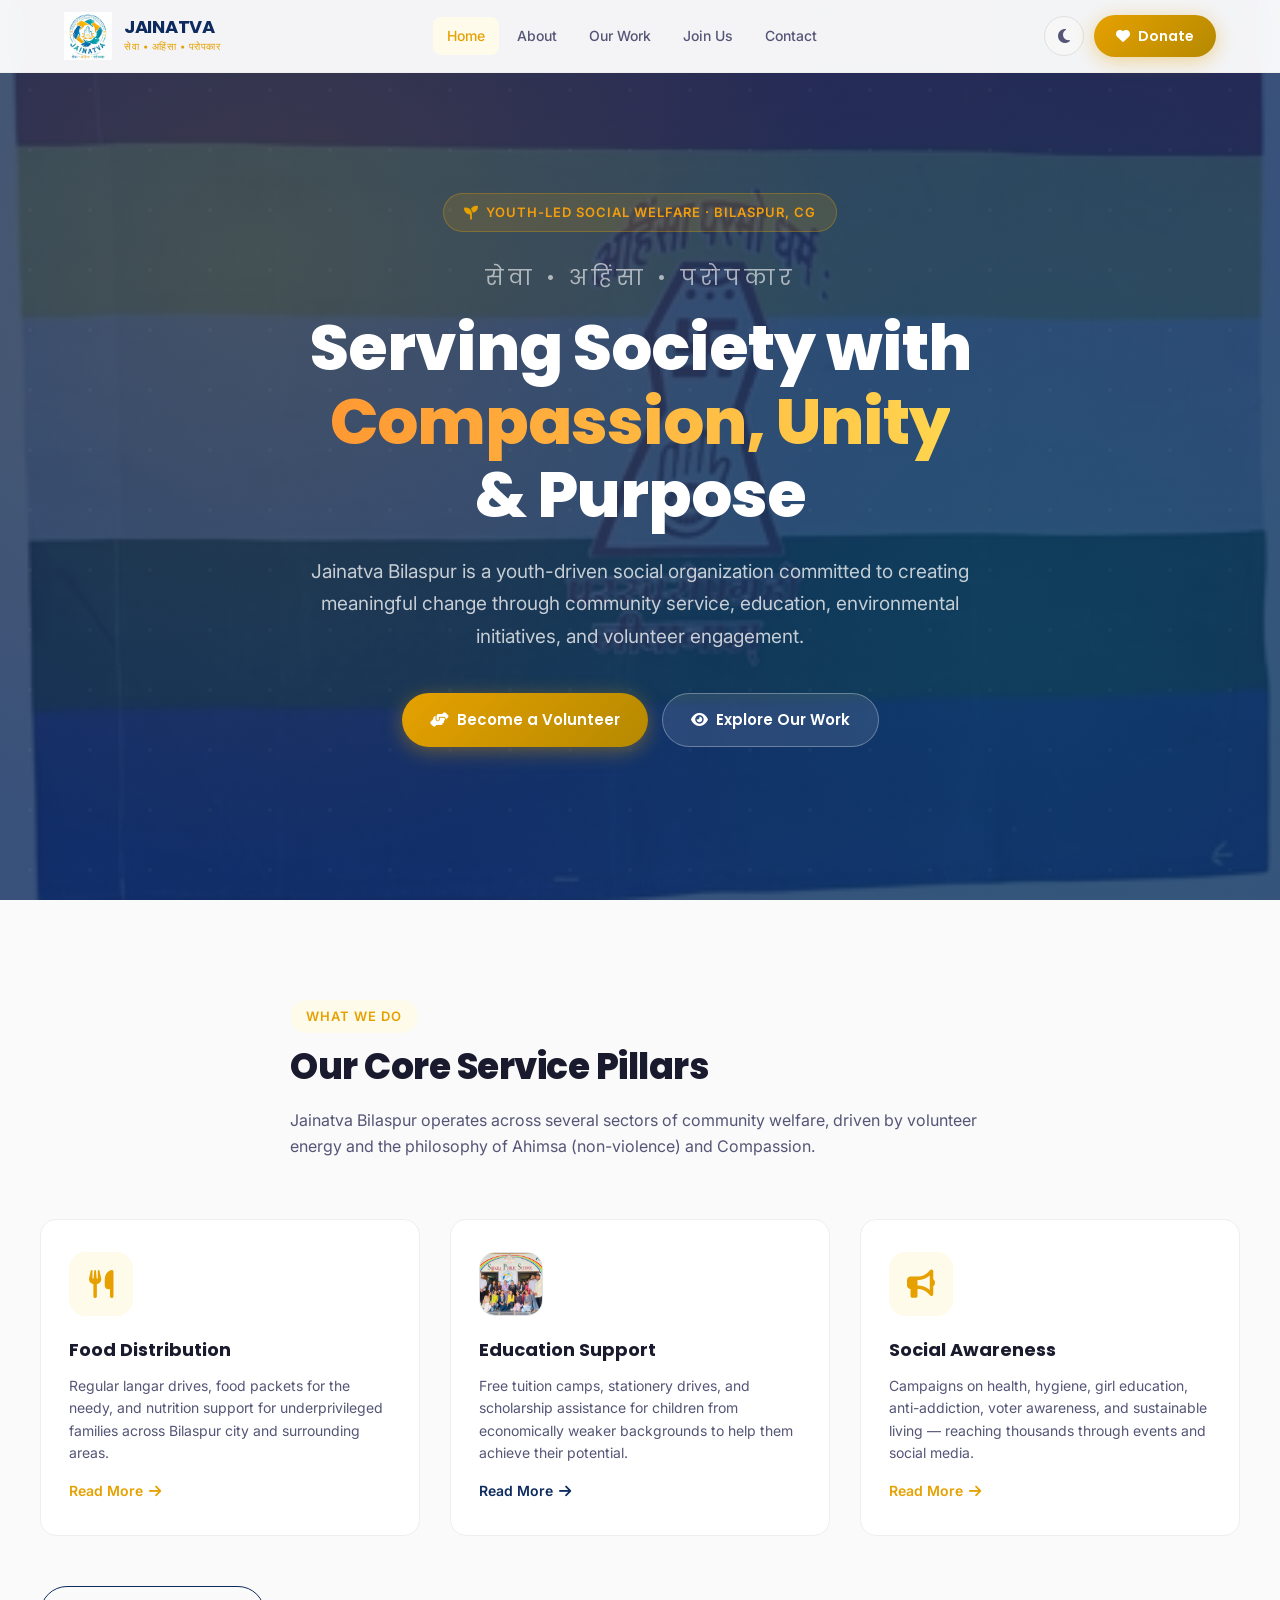
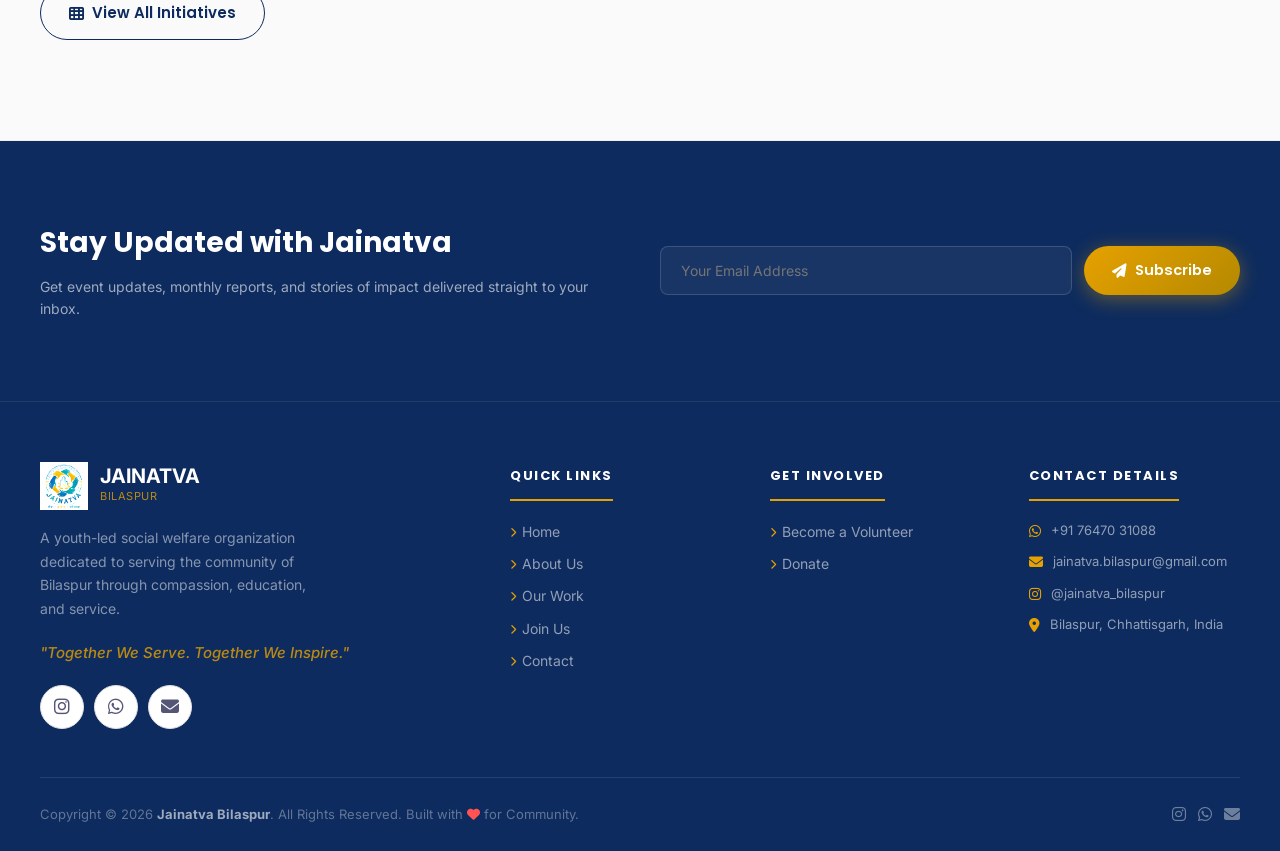
==== index.html @ a00ca756 "Remove specified sections from home, about, and our work pages, and clean up dead footer links" ====
<!DOCTYPE html>
<html lang="en">
<head>
  <meta charset="UTF-8" />
  <meta name="viewport" content="width=device-width, initial-scale=1.0" />
  <meta name="description" content="Jainatva Bilaspur – A youth-led social welfare organization dedicated to serving society through compassion, education, and community service." />
  <meta name="keywords" content="Jainatva, Bilaspur, social welfare, NGO, volunteer, Jain, seva, ahimsa" />
  <title>Jainatva Bilaspur – Together We Serve. Together We Inspire.</title>
  <link rel="icon" type="image/jpeg" href="assets/logo.jpeg" />
  <link rel="preconnect" href="https://fonts.googleapis.com" />
  <link rel="preconnect" href="https://fonts.gstatic.com" crossorigin />
  <link href="https://fonts.googleapis.com/css2?family=Poppins:wght@300;400;500;600;700;800&family=Inter:wght@300;400;500;600&display=swap" rel="stylesheet" />
  <link rel="stylesheet" href="https://cdnjs.cloudflare.com/ajax/libs/font-awesome/6.5.1/css/all.min.css" />
  <link rel="stylesheet" href="css/style.css" />
  <script>
    // Anti-flash theme loader
    (function() {
      const isDark = localStorage.getItem('jainatva-dark') === 'true';
      if (isDark) {
        document.documentElement.setAttribute('data-theme', 'dark');
      }
    })();
  </script>
</head>
<body>

  <!-- HEADER / NAVIGATION -->
  <header id="navbar" role="navigation" aria-label="Main navigation">
    <div class="nav-container">
      <a href="index.html" class="nav-logo" aria-label="Jainatva Bilaspur Home">
        <img src="assets/logo.jpeg" alt="Jainatva Bilaspur Logo" />
        <div class="nav-logo-text">
          <span class="org-name">JAINATVA</span>
          <span class="org-tagline">सेवा • अहिंसा • परोपकार</span>
        </div>
      </a>

      <ul class="nav-links" role="list">
        <li><a href="index.html" class="active">Home</a></li>
        <li><a href="about.html">About</a></li>
        <li><a href="work.html">Our Work</a></li>
        <li><a href="join.html">Join Us</a></li>
        <li><a href="contact.html">Contact</a></li>
      </ul>

      <div class="nav-actions">
        <button class="btn-dark-toggle" id="dark-toggle" aria-label="Toggle dark mode">
          <i class="fas fa-moon" aria-hidden="true"></i>
        </button>
        <a href="contact.html#donate" class="btn btn-primary" style="padding: 10px 22px; font-size: 14px;">
          <i class="fas fa-heart" aria-hidden="true"></i> Donate
        </a>
        <button class="hamburger" id="hamburger" aria-label="Open menu" aria-expanded="false">
          <span></span><span></span><span></span>
        </button>
      </div>
    </div>
  </header>

  <!-- MOBILE NAV DRAWER -->
  <nav id="mobile-nav" aria-label="Mobile navigation">
    <a href="index.html" class="active">Home</a>
    <a href="about.html">About Us</a>
    <a href="work.html">Our Work</a>
    <a href="join.html">Join Us</a>
    <a href="contact.html">Contact</a>
    <a href="contact.html#donate" style="color: var(--saffron); font-weight: bold;"><i class="fas fa-heart"></i> Donate</a>
  </nav>

  <!-- HERO SECTION -->
  <section id="hero" class="hero-section" aria-label="Hero section">
    <div class="hero-bg-pattern"></div>
    <div class="hero-content">
      <div class="hero-badge">
        <i class="fas fa-seedling" aria-hidden="true"></i>
        <span>Youth-Led Social Welfare · Bilaspur, CG</span>
      </div>
      <p class="hero-tagline-hindi">सेवा • अहिंसा • परोपकार</p>
      <h1 class="hero-title">
        Serving Society with<br />
        <span class="highlight">Compassion, Unity</span><br />
        &amp; Purpose
      </h1>
      <p class="hero-subtitle">
        Jainatva Bilaspur is a youth-driven social organization committed to creating meaningful change through community service, education, environmental initiatives, and volunteer engagement.
      </p>
      <div class="hero-buttons">
        <a href="join.html" class="btn btn-primary">
          <i class="fas fa-hands-helping" aria-hidden="true"></i>
          Become a Volunteer
        </a>
        <a href="work.html" class="btn btn-outline">
          <i class="fas fa-eye" aria-hidden="true"></i>
          Explore Our Work
        </a>
      </div>
      
    </div>
  </section>

  <!-- FEATURED INITIATIVES -->
  <section id="featured-initiatives" style="padding: 100px 0; background: var(--off-white);" aria-labelledby="featured-title">
    <div class="container">
      <div class="text-center" style="max-width: 700px; margin: 0 auto 60px auto;">
        <span class="section-badge" style="color: var(--saffron); text-transform: uppercase; font-size: 13px; font-weight: 600; letter-spacing: 1px; display: inline-block; margin-bottom: 12px;">What We Do</span>
        <h2 id="featured-title" class="section-title" style="font-size: 36px; font-weight: 800; margin-bottom: 20px;">Our Core Service Pillars</h2>
        <p style="color: var(--text-secondary);">Jainatva Bilaspur operates across several sectors of community welfare, driven by volunteer energy and the philosophy of Ahimsa (non-violence) and Compassion.</p>
      </div>

      <div class="grid grid-3" style="gap: 30px;">
        <!-- Card 1 -->
        <div class="service-card reveal">
          <div class="service-icon-wrap" style="background: var(--saffron-light); color: var(--saffron);">
            <i class="fas fa-utensils"></i>
          </div>
          <h3>Food Distribution</h3>
          <p>Regular langar drives, food packets for the needy, and nutrition support for underprivileged families across Bilaspur city and surrounding areas.</p>
          <a href="work.html#food-distribution" style="color: var(--saffron); text-decoration: none; font-size: 14px; font-weight: 600; display: inline-flex; align-items: center; gap: 6px; margin-top: 15px;">Read More <i class="fas fa-arrow-right"></i></a>
        </div>
        <!-- Card 2 -->
        <div class="service-card reveal">
          <div class="service-icon-wrap" style="padding: 0; overflow: hidden; border: 1px solid var(--gray-200);">
            <img src="assets/education_logo.jpg" alt="Education Support Logo" style="width: 100%; height: 100%; object-fit: cover;" />
          </div>
          <h3>Education Support</h3>
          <p>Free tuition camps, stationery drives, and scholarship assistance for children from economically weaker backgrounds to help them achieve their potential.</p>
          <a href="education.html" style="color: var(--navy); text-decoration: none; font-size: 14px; font-weight: 600; display: inline-flex; align-items: center; gap: 6px; margin-top: 15px;">Read More <i class="fas fa-arrow-right"></i></a>
        </div>
        <!-- Card 3 -->
        <div class="service-card reveal">
          <div class="service-icon-wrap" style="background: var(--saffron-light); color: var(--saffron);">
            <i class="fas fa-bullhorn"></i>
          </div>
          <h3>Social Awareness</h3>
          <p>Campaigns on health, hygiene, girl education, anti-addiction, voter awareness, and sustainable living — reaching thousands through events and social media.</p>
          <a href="work.html#social-awareness" style="color: var(--saffron); text-decoration: none; font-size: 14px; font-weight: 600; display: inline-flex; align-items: center; gap: 6px; margin-top: 15px;">Read More <i class="fas fa-arrow-right"></i></a>
        </div>
      </div>
      
      <div class="text-center" style="margin-top: 50px;">
        <a href="work.html" class="btn btn-outline" style="border-color: var(--navy); color: var(--navy);">
          <i class="fas fa-th" aria-hidden="true"></i> View All Initiatives
        </a>
      </div>
    </div>
  </section>




  <!-- NEWSLETTER SECTION -->
  <section id="newsletter" style="padding: 80px 0; background: var(--navy); color: white; border-bottom: 1px solid rgba(255,255,255,0.08);" aria-labelledby="newsletter-title">
    <div class="container">
      <div class="grid grid-2" style="align-items: center; gap: 40px;">
        <div>
          <h2 id="newsletter-title" style="font-family: 'Poppins', sans-serif; font-size: 28px; font-weight: 700; margin-bottom: 10px; color: white;">Stay Updated with Jainatva</h2>
          <p style="color: rgba(255,255,255,0.6); font-size: 14px;">Get event updates, monthly reports, and stories of impact delivered straight to your inbox.</p>
        </div>
        <div style="display: flex; gap: 12px; flex-wrap: wrap;">
          <input type="email" placeholder="Your Email Address" aria-label="Email for Newsletter" style="flex: 1; min-width: 250px; padding: 14px 20px; border-radius: var(--radius-sm); border: 1px solid rgba(255,255,255,0.15); background: rgba(255,255,255,0.05); color: white; font-family: inherit; font-size: 14px; outline: none; transition: var(--transition);" />
          <button class="btn btn-primary" onclick="handleNewsletter(this)" style="font-size: 14.5px; padding: 14px 28px; border: none; cursor: pointer;">
            <i class="fas fa-paper-plane"></i> Subscribe
          </button>
        </div>
      </div>
    </div>
  </section>

  <!-- FOOTER -->
  <footer>
    <div class="container">
      <div class="footer-grid">
        <div class="footer-brand">
          <div class="footer-logo">
            <img src="assets/logo.jpeg" alt="Jainatva Bilaspur Logo" />
            <div class="footer-logo-text">
              <div class="org-name">JAINATVA</div>
              <div class="org-tagline">BILASPUR</div>
            </div>
          </div>
          <p>A youth-led social welfare organization dedicated to serving the community of Bilaspur through compassion, education, and service.</p>
          <div class="footer-tagline">"Together We Serve. Together We Inspire."</div>
          <div class="social-icons" style="margin-top: 15px;">
            <a href="https://instagram.com/jainatva_bilaspur" class="social-icon ig" target="_blank" rel="noopener" aria-label="Instagram"><i class="fab fa-instagram"></i></a>
            <a href="https://wa.me/917647031088" class="social-icon wa" target="_blank" rel="noopener" aria-label="WhatsApp"><i class="fab fa-whatsapp"></i></a>
            <a href="mailto:jainatva.bilaspur@gmail.com" class="social-icon em" aria-label="Email"><i class="fas fa-envelope"></i></a>
          </div>
        </div>

        <div class="footer-col">
          <h4>Quick Links</h4>
          <ul class="footer-links">
            <li><a href="index.html"><i class="fas fa-chevron-right" aria-hidden="true"></i> Home</a></li>
            <li><a href="about.html"><i class="fas fa-chevron-right" aria-hidden="true"></i> About Us</a></li>
            <li><a href="work.html"><i class="fas fa-chevron-right" aria-hidden="true"></i> Our Work</a></li>
            <li><a href="join.html"><i class="fas fa-chevron-right" aria-hidden="true"></i> Join Us</a></li>
            <li><a href="contact.html"><i class="fas fa-chevron-right" aria-hidden="true"></i> Contact</a></li>
          </ul>
        </div>

        <div class="footer-col">
          <h4>Get Involved</h4>
          <ul class="footer-links">
            <li><a href="join.html"><i class="fas fa-chevron-right" aria-hidden="true"></i> Become a Volunteer</a></li>
            <li><a href="contact.html#donate"><i class="fas fa-chevron-right" aria-hidden="true"></i> Donate</a></li>
            
            
          </ul>
        </div>

        <div class="footer-col">
          <h4>Contact Details</h4>
          <div class="footer-contact-item">
            <i class="fab fa-whatsapp" aria-hidden="true"></i>
            <span><a href="https://wa.me/917647031088">+91 76470 31088</a></span>
          </div>
          <div class="footer-contact-item">
            <i class="fas fa-envelope" aria-hidden="true"></i>
            <span><a href="mailto:jainatva.bilaspur@gmail.com">jainatva.bilaspur@gmail.com</a></span>
          </div>
          <div class="footer-contact-item">
            <i class="fab fa-instagram" aria-hidden="true"></i>
            <span><a href="https://instagram.com/jainatva_bilaspur" target="_blank" rel="noopener">@jainatva_bilaspur</a></span>
          </div>
          <div class="footer-contact-item">
            <i class="fas fa-map-marker-alt" aria-hidden="true"></i>
            <span>Bilaspur, Chhattisgarh, India</span>
          </div>
        </div>
      </div>

      <div class="footer-bottom">
        <p>Copyright &copy; 2026 <strong style="color: rgba(255,255,255,0.6);">Jainatva Bilaspur</strong>. All Rights Reserved. Built with <i class="fas fa-heart" style="color: #FF5252;"></i> for Community.</p>
        <div class="footer-bottom-social">
          <a href="https://instagram.com/jainatva_bilaspur" target="_blank" rel="noopener" aria-label="Instagram"><i class="fab fa-instagram"></i></a>
          <a href="https://wa.me/917647031088" target="_blank" rel="noopener" aria-label="WhatsApp"><i class="fab fa-whatsapp"></i></a>
          <a href="mailto:jainatva.bilaspur@gmail.com" aria-label="Email"><i class="fas fa-envelope"></i></a>
        </div>
      </div>
    </div>
  </footer>

  <!-- BACK TO TOP -->
  <a href="#hero" id="back-to-top" aria-label="Back to top">
    <i class="fas fa-arrow-up" aria-hidden="true"></i>
  </a>

  <!-- SCRIPTS -->
  <script src="js/main.js"></script>
</body>
</html>
---- css/style.css ----
:root {
    --saffron: #E6A100;      /* Primary Accent Yellow */
    --saffron-light: #FFFBEB;/* Soft Light Yellow */
    --saffron-dark: #B58900; /* Darker Accent Amber */
    --green: #1A73E8;        /* Primary Welfare Blue (replaced green) */
    --green-light: #E8F0FE;  /* Light Blue backdrop */
    --green-dark: #0B4CA0;   /* Darker Blue */
    --navy: #0D2B5E;         /* Deep Trust Navy Blue */
    --navy-light: #E8EEF8;
    --navy-mid: #1A3F7A;
    --teal: #0284C7;         /* Sky Blue */
    --white: #FFFFFF;
    --off-white: #FAFAFA;
    --gray-50: #F7F7F7;
    --gray-100: #EEEEEE;
    --gray-200: #E0E0E0;
    --gray-400: #BDBDBD;
    --gray-600: #757575;
    --gray-800: #424242;
    --gray-900: #212121;
    --text-primary: #1A1A2E;
    --text-secondary: #555577;
    --text-muted: #888899;
    --shadow-sm: 0 2px 8px rgba(0,0,0,0.06);
    --shadow-md: 0 4px 20px rgba(0,0,0,0.10);
    --shadow-lg: 0 8px 40px rgba(0,0,0,0.14);
    --radius-sm: 8px;
    --radius-md: 16px;
    --radius-lg: 24px;
    --radius-xl: 40px;
    --transition: 0.3s cubic-bezier(0.4, 0, 0.2, 1);
  }

  [data-theme="dark"] {
    --white: #0F1117;
    --off-white: #161821;
    --gray-50: #1A1D2E;
    --gray-100: #1E2236;
    --gray-200: #252840;
    --gray-400: #4A4D6A;
    --gray-600: #8888AA;
    --gray-800: #C0C0D8;
    --gray-900: #E8E8F0;
    --text-primary: #F0F0FF;
    --text-secondary: #B0B0CC;
    --text-muted: #777799;
    --shadow-sm: 0 2px 8px rgba(0,0,0,0.3);
    --shadow-md: 0 4px 20px rgba(0,0,0,0.4);
    --shadow-lg: 0 8px 40px rgba(0,0,0,0.5);
    --navy: #1E2B4A;
    --navy-light: #1A2040;
  }

  * { margin: 0; padding: 0; box-sizing: border-box; }

  img { max-width: 100%; height: auto; display: inline-block; }

  html { scroll-behavior: smooth; }

  body {
    font-family: 'Inter', sans-serif;
    background: var(--white);
    color: var(--text-primary);
    line-height: 1.6;
    transition: background var(--transition), color var(--transition);
    overflow-x: hidden;
  }

  h1, h2, h3, h4, h5, h6 { font-family: 'Poppins', sans-serif; }

  /* ─── NAVBAR ─── */
  #navbar {
    position: fixed;
    top: 0;
    left: 0;
    right: 0;
    z-index: 1000;
    background: rgba(255,255,255,0.95);
    backdrop-filter: blur(12px);
    border-bottom: 1px solid var(--gray-100);
    transition: all var(--transition);
  }

  [data-theme="dark"] #navbar {
    background: rgba(15,17,23,0.95);
    border-bottom-color: var(--gray-200);
  }

  .nav-container {
    max-width: 1200px;
    margin: 0 auto;
    padding: 0 24px;
    height: 72px;
    display: flex;
    align-items: center;
    justify-content: space-between;
    gap: 24px;
  }

  .nav-logo {
    display: flex;
    align-items: center;
    gap: 12px;
    text-decoration: none;
  }

  .nav-logo img { height: 48px; width: 48px; object-fit: contain; }

  .nav-logo-text { display: flex; flex-direction: column; }

  .nav-logo-text .org-name {
    font-family: 'Poppins', sans-serif;
    font-size: 18px;
    font-weight: 700;
    color: var(--navy);
    letter-spacing: -0.3px;
    line-height: 1;
  }

  [data-theme="dark"] .nav-logo-text .org-name { color: var(--saffron); }

  .nav-logo-text .org-tagline {
    font-size: 10px;
    font-weight: 500;
    color: var(--saffron);
    letter-spacing: 0.5px;
    margin-top: 2px;
  }

  .nav-links {
    display: flex;
    align-items: center;
    gap: 4px;
    list-style: none;
  }

  .nav-links a {
    display: block;
    padding: 8px 14px;
    font-size: 14px;
    font-weight: 500;
    color: var(--text-secondary);
    text-decoration: none;
    border-radius: var(--radius-sm);
    transition: all var(--transition);
  }

  .nav-links a:hover, .nav-links a.active {
    color: var(--saffron);
    background: var(--saffron-light);
  }

  .nav-actions {
    display: flex;
    align-items: center;
    gap: 10px;
  }

  .search-bar {
    display: flex;
    align-items: center;
    gap: 8px;
    background: var(--gray-50);
    border: 1px solid var(--gray-100);
    border-radius: 50px;
    padding: 8px 16px;
    transition: all var(--transition);
  }

  .search-bar:focus-within {
    border-color: var(--saffron);
    background: var(--white);
    box-shadow: 0 0 0 3px rgba(230,161,0,0.1);
  }

  .search-bar input {
    border: none;
    background: transparent;
    font-size: 14px;
    color: var(--text-primary);
    outline: none;
    width: 160px;
  }

  .search-bar input::placeholder { color: var(--text-muted); }

  .search-bar i { color: var(--text-muted); font-size: 14px; }

  .btn-dark-toggle {
    width: 40px; height: 40px;
    border-radius: 50%;
    border: 1px solid var(--gray-200);
    background: var(--gray-50);
    cursor: pointer;
    display: flex; align-items: center; justify-content: center;
    color: var(--text-secondary);
    font-size: 16px;
    transition: all var(--transition);
  }

  .btn-dark-toggle:hover { border-color: var(--saffron); color: var(--saffron); }

  .hamburger {
    display: none;
    flex-direction: column;
    gap: 5px;
    cursor: pointer;
    padding: 8px;
    background: none;
    border: none;
  }

  .hamburger span {
    display: block;
    width: 24px;
    height: 2px;
    background: var(--text-primary);
    border-radius: 2px;
    transition: all var(--transition);
  }

  /* ─── HERO ─── */
  #hero {
    min-height: 100vh;
    background: linear-gradient(rgba(13, 43, 94, 0.82), rgba(13, 43, 94, 0.82)), url('../assets/flag.png') no-repeat center center / cover;
    display: flex;
    align-items: center;
    justify-content: center;
    position: relative;
    overflow: hidden;
    padding: 100px 24px 60px;
  }

  .hero-bg-pattern {
    position: absolute;
    inset: 0;
    background-image: 
      radial-gradient(circle at 20% 30%, rgba(230,161,0,0.12) 0%, transparent 50%),
      radial-gradient(circle at 80% 70%, rgba(0,137,123,0.15) 0%, transparent 50%),
      url("data:image/svg+xml,%3Csvg width='60' height='60' viewBox='0 0 60 60' xmlns='http://www.w3.org/2000/svg'%3E%3Cg fill='none' fill-rule='evenodd'%3E%3Cg fill='%23ffffff' fill-opacity='0.03'%3E%3Ccircle cx='30' cy='30' r='2'/%3E%3C/g%3E%3C/g%3E%3C/svg%3E");
  }

  .hero-content {
    max-width: 900px;
    text-align: center;
    position: relative;
    z-index: 1;
  }

  .hero-badge {
    display: inline-flex;
    align-items: center;
    gap: 8px;
    background: rgba(230,161,0,0.15);
    border: 1px solid rgba(230,161,0,0.3);
    border-radius: 50px;
    padding: 8px 20px;
    margin-bottom: 28px;
    animation: fadeInDown 0.8s ease;
  }

  .hero-badge span {
    font-size: 13px;
    font-weight: 600;
    color: #F59E0B;
    letter-spacing: 1px;
    text-transform: uppercase;
  }

  .hero-badge i { color: var(--saffron); font-size: 14px; }

  .hero-tagline-hindi {
    font-family: 'Poppins', sans-serif;
    font-size: clamp(16px, 3vw, 22px);
    color: rgba(255,255,255,0.6);
    margin-bottom: 16px;
    letter-spacing: 4px;
    animation: fadeInDown 0.9s ease 0.1s both;
  }

  .hero-title {
    font-size: clamp(34px, 6vw, 64px);
    font-weight: 800;
    color: #FFFFFF;
    line-height: 1.15;
    margin-bottom: 24px;
    letter-spacing: -1px;
    animation: fadeInDown 0.9s ease 0.2s both;
  }

  .hero-title .highlight {
    background: linear-gradient(90deg, #FF9933, #FFD54F);
    -webkit-background-clip: text;
    -webkit-text-fill-color: transparent;
    background-clip: text;
  }

  .hero-subtitle {
    font-size: clamp(16px, 2.5vw, 19px);
    color: rgba(255,255,255,0.75);
    max-width: 680px;
    margin: 0 auto 40px;
    line-height: 1.7;
    animation: fadeInDown 0.9s ease 0.3s both;
  }

  .hero-buttons {
    display: flex;
    flex-wrap: wrap;
    gap: 14px;
    justify-content: center;
    animation: fadeInDown 0.9s ease 0.4s both;
  }

  .btn {
    display: inline-flex;
    align-items: center;
    gap: 8px;
    padding: 14px 28px;
    border-radius: 50px;
    font-family: 'Poppins', sans-serif;
    font-size: 15px;
    font-weight: 600;
    text-decoration: none;
    cursor: pointer;
    border: none;
    transition: all var(--transition);
    white-space: nowrap;
  }

  .btn-primary {
    background: linear-gradient(135deg, var(--saffron), var(--saffron-dark));
    color: white;
    box-shadow: 0 4px 20px rgba(230,161,0,0.4);
  }

  .btn-primary:hover {
    transform: translateY(-2px);
    box-shadow: 0 8px 30px rgba(230,161,0,0.5);
  }

  .btn-outline {
    background: rgba(255,255,255,0.1);
    color: white;
    border: 1.5px solid rgba(255,255,255,0.3);
    backdrop-filter: blur(4px);
  }

  .btn-outline:hover {
    background: rgba(255,255,255,0.2);
    border-color: rgba(255,255,255,0.6);
    transform: translateY(-2px);
  }

  .btn-green {
    background: linear-gradient(135deg, var(--green), var(--green-dark));
    color: white;
    box-shadow: 0 4px 20px rgba(26,115,232,0.4);
  }

  .btn-green:hover {
    transform: translateY(-2px);
    box-shadow: 0 8px 30px rgba(26,115,232,0.5);
  }

  .hero-stats {
    display: flex;
    justify-content: center;
    gap: 40px;
    margin-top: 60px;
    padding-top: 40px;
    border-top: 1px solid rgba(255,255,255,0.1);
    animation: fadeIn 1s ease 0.6s both;
    flex-wrap: wrap;
  }

  .hero-stat { text-align: center; }

  .hero-stat .stat-num {
    font-family: 'Poppins', sans-serif;
    font-size: 32px;
    font-weight: 800;
    color: var(--saffron);
    display: block;
  }

  .hero-stat .stat-label {
    font-size: 13px;
    color: rgba(255,255,255,0.6);
    margin-top: 4px;
  }

  /* ─── SECTION HELPERS ─── */
  section { padding: 90px 24px; }

  .container { max-width: 1200px; margin: 0 auto; }

  /* Grid Utility Classes */
  .grid {
    display: grid;
    gap: 30px;
  }
  .grid-1 { grid-template-columns: 1fr; }
  .grid-2 { grid-template-columns: repeat(2, 1fr); }
  .grid-3 { grid-template-columns: repeat(3, 1fr); }
  .grid-4 { grid-template-columns: repeat(4, 1fr); }

  @media (max-width: 992px) {
    .grid-3 { grid-template-columns: repeat(2, 1fr); }
    .grid-4 { grid-template-columns: repeat(2, 1fr); }
  }
  
  @media (max-width: 768px) {
    .grid-2, .grid-3, .grid-4 {
      grid-template-columns: 1fr;
    }
  }

  .section-badge {
    display: inline-flex;
    align-items: center;
    gap: 6px;
    background: var(--saffron-light);
    border-radius: 50px;
    padding: 6px 16px;
    margin-bottom: 16px;
    font-size: 12px;
    font-weight: 700;
    color: var(--saffron-dark);
    letter-spacing: 1.5px;
    text-transform: uppercase;
  }

  [data-theme="dark"] .section-badge {
    background: rgba(230,161,0,0.15);
    color: #F59E0B;
  }

  .section-title {
    font-size: clamp(30px, 5vw, 46px);
    font-weight: 800;
    color: var(--text-primary);
    line-height: 1.2;
    margin-bottom: 16px;
    letter-spacing: -0.5px;
  }

  .section-desc {
    font-size: 17px;
    color: var(--text-secondary);
    max-width: 580px;
    line-height: 1.7;
  }

  .section-header { margin-bottom: 56px; }

  .section-header.centered { text-align: center; }
  .section-header.centered .section-desc { margin: 0 auto; }

  /* ─── ABOUT ─── */
  #about { background: var(--off-white); }

  .about-grid {
    display: grid;
    grid-template-columns: 1fr 1fr;
    gap: 60px;
    align-items: center;
  }

  .about-visual {
    position: relative;
  }

  .about-logo-wrap {
    background: linear-gradient(135deg, var(--navy-light), var(--green-light));
    border-radius: var(--radius-lg);
    padding: 48px;
    display: flex;
    align-items: center;
    justify-content: center;
    min-height: 360px;
  }

  [data-theme="dark"] .about-logo-wrap {
    background: linear-gradient(135deg, #1A2040, #0D2010);
  }

  .about-logo-wrap img {
    max-width: 280px;
    width: 100%;
    height: auto;
    filter: drop-shadow(0 8px 24px rgba(0,0,0,0.15));
  }

  .about-float-badge {
    position: absolute;
    bottom: -20px;
    right: -20px;
    background: var(--saffron);
    color: white;
    border-radius: var(--radius-md);
    padding: 16px 24px;
    text-align: center;
    box-shadow: var(--shadow-md);
  }

  .about-float-badge .badge-num {
    font-family: 'Poppins', sans-serif;
    font-size: 28px;
    font-weight: 800;
    display: block;
    line-height: 1;
  }

  .about-float-badge .badge-label {
    font-size: 11px;
    font-weight: 600;
    letter-spacing: 1px;
    text-transform: uppercase;
    opacity: 0.9;
    margin-top: 4px;
  }

  .about-content .story-text {
    font-size: 16px;
    color: var(--text-secondary);
    line-height: 1.8;
    margin-bottom: 24px;
  }

  .about-vsm {
    display: grid;
    grid-template-columns: repeat(3, 1fr);
    gap: 16px;
    margin-top: 32px;
  }

  .vsm-card {
    background: var(--white);
    border: 1px solid var(--gray-100);
    border-radius: var(--radius-md);
    padding: 20px;
    transition: all var(--transition);
  }

  [data-theme="dark"] .vsm-card { background: var(--gray-100); border-color: var(--gray-200); }

  .vsm-card:hover { transform: translateY(-4px); box-shadow: var(--shadow-md); }

  .vsm-card .vsm-icon {
    width: 44px; height: 44px;
    border-radius: 12px;
    display: flex; align-items: center; justify-content: center;
    font-size: 20px;
    margin-bottom: 12px;
  }

  .vsm-card .vsm-icon.saffron { background: var(--saffron-light); color: var(--saffron-dark); }
  .vsm-card .vsm-icon.green { background: var(--green-light); color: var(--green-dark); }
  .vsm-card .vsm-icon.navy { background: var(--navy-light); color: var(--navy); }

  [data-theme="dark"] .vsm-card .vsm-icon.saffron { background: rgba(230,161,0,0.15); color: #F59E0B; }
  [data-theme="dark"] .vsm-card .vsm-icon.green { background: rgba(26,115,232,0.15); color: #90CAF9; }
  [data-theme="dark"] .vsm-card .vsm-icon.navy { background: rgba(13,43,94,0.3); color: #82B1FF; }

  .vsm-card h4 { font-size: 14px; font-weight: 700; color: var(--text-primary); margin-bottom: 6px; }
  .vsm-card p { font-size: 13px; color: var(--text-muted); line-height: 1.5; }

  /* ─── CORE VALUES ─── */
  #values { background: var(--navy); }
  #values .section-title { color: white; }
  #values .section-desc { color: rgba(255,255,255,0.6); }
  #values .section-badge { background: rgba(230,161,0,0.15); color: #F59E0B; }

  .values-grid {
    display: grid;
    grid-template-columns: repeat(auto-fit, minmax(200px, 1fr));
    gap: 20px;
    margin-top: 48px;
  }

  .value-card {
    background: rgba(255,255,255,0.06);
    border: 1px solid rgba(255,255,255,0.1);
    border-radius: var(--radius-md);
    padding: 28px 24px;
    text-align: center;
    transition: all var(--transition);
    cursor: default;
  }

  .value-card:hover {
    background: rgba(255,255,255,0.1);
    transform: translateY(-4px);
    border-color: rgba(230,161,0,0.4);
  }

  .value-icon {
    width: 64px; height: 64px;
    border-radius: 50%;
    display: flex; align-items: center; justify-content: center;
    font-size: 26px;
    margin: 0 auto 16px;
  }

  .value-icon.saffron { background: rgba(230,161,0,0.15); color: var(--saffron); }
  .value-icon.green { background: rgba(26,115,232,0.2); color: #90CAF9; }
  .value-icon.teal { background: rgba(0,137,123,0.2); color: #4DB6AC; }
  .value-icon.blue { background: rgba(33,150,243,0.2); color: #64B5F6; }
  .value-icon.yellow { background: rgba(255,235,59,0.15); color: #FFF176; }
  .value-icon.red { background: rgba(229,57,53,0.2); color: #EF9A9A; }
  .value-icon.purple { background: rgba(156,39,176,0.2); color: #CE93D8; }

  .value-card h3 { font-size: 16px; font-weight: 700; color: white; margin-bottom: 6px; }
  .value-card .value-hindi { font-size: 12px; color: rgba(255,255,255,0.5); margin-bottom: 10px; letter-spacing: 1px; }
  .value-card p { font-size: 13px; color: rgba(255,255,255,0.55); line-height: 1.5; }

  /* ─── IMPACT COUNTERS ─── */
  #impact { background: var(--white); }

  .impact-grid {
    display: grid;
    grid-template-columns: repeat(auto-fit, minmax(200px, 1fr));
    gap: 24px;
    margin-top: 48px;
  }

  .impact-card {
    background: var(--gray-50);
    border: 1px solid var(--gray-100);
    border-radius: var(--radius-md);
    padding: 36px 24px;
    text-align: center;
    transition: all var(--transition);
    position: relative;
    overflow: hidden;
  }

  [data-theme="dark"] .impact-card { background: var(--gray-50); border-color: var(--gray-200); }

  .impact-card::before {
    content: '';
    position: absolute;
    top: 0; left: 0; right: 0;
    height: 4px;
  }

  .impact-card.saffron::before { background: linear-gradient(90deg, var(--saffron), #FFD54F); }
  .impact-card.green::before { background: linear-gradient(90deg, var(--green), #90CAF9); }
  .impact-card.navy::before { background: linear-gradient(90deg, var(--navy), var(--teal)); }
  .impact-card.teal::before { background: linear-gradient(90deg, var(--teal), #26C6DA); }
  .impact-card.red::before { background: linear-gradient(90deg, #C62828, #EF5350); }

  .impact-card:hover { transform: translateY(-6px); box-shadow: var(--shadow-lg); }

  .impact-icon {
    font-size: 32px;
    margin-bottom: 16px;
    display: block;
  }

  .impact-card.saffron .impact-icon { color: var(--saffron); }
  .impact-card.green .impact-icon { color: var(--green); }
  .impact-card.navy .impact-icon { color: var(--navy); }
  .impact-card.teal .impact-icon { color: var(--teal); }
  .impact-card.red .impact-icon { color: #C62828; }

  .counter-num {
    font-family: 'Poppins', sans-serif;
    font-size: 48px;
    font-weight: 800;
    color: var(--text-primary);
    line-height: 1;
    display: block;
    margin-bottom: 8px;
  }

  .impact-card p { font-size: 14px; font-weight: 600; color: var(--text-secondary); }

  /* ─── WHAT WE DO ─── */
  #services { background: var(--off-white); }

  .services-grid {
    display: grid;
    grid-template-columns: repeat(auto-fit, minmax(280px, 1fr));
    gap: 24px;
  }

  .service-card {
    background: var(--white);
    border: 1px solid var(--gray-100);
    border-radius: var(--radius-md);
    padding: 32px 28px;
    transition: all var(--transition);
    position: relative;
    overflow: hidden;
  }

  [data-theme="dark"] .service-card { background: var(--gray-50); border-color: var(--gray-200); }

  .service-card:hover {
    transform: translateY(-6px);
    box-shadow: var(--shadow-lg);
    border-color: var(--saffron);
  }

  .service-icon-wrap {
    width: 64px; height: 64px;
    border-radius: 16px;
    display: flex; align-items: center; justify-content: center;
    font-size: 28px;
    margin-bottom: 20px;
    transition: transform var(--transition);
  }

  .service-card:hover .service-icon-wrap { transform: scale(1.1); }

  .service-icon-wrap.saffron { background: var(--saffron-light); color: var(--saffron); }
  .service-icon-wrap.green { background: var(--green-light); color: var(--green); }
  .service-icon-wrap.navy { background: var(--navy-light); color: var(--navy); }
  .service-icon-wrap.teal { background: #E0F2F1; color: var(--teal); }
  .service-icon-wrap.red { background: #FFEBEE; color: #C62828; }
  .service-icon-wrap.purple { background: #F3E5F5; color: #7B1FA2; }
  .service-icon-wrap.pink { background: #FCE4EC; color: #AD1457; }
  .service-icon-wrap.amber { background: #FFFBEB; color: #B58900; }

  [data-theme="dark"] .service-icon-wrap.saffron { background: rgba(230,161,0,0.15); }
  [data-theme="dark"] .service-icon-wrap.green { background: rgba(26,115,232,0.15); }
  [data-theme="dark"] .service-icon-wrap.navy { background: rgba(13,43,94,0.2); color: #82B1FF; }
  [data-theme="dark"] .service-icon-wrap.teal { background: rgba(0,137,123,0.15); color: #4DB6AC; }
  [data-theme="dark"] .service-icon-wrap.red { background: rgba(198,40,40,0.15); color: #EF9A9A; }
  [data-theme="dark"] .service-icon-wrap.purple { background: rgba(123,31,162,0.15); color: #CE93D8; }
  [data-theme="dark"] .service-icon-wrap.pink { background: rgba(173,20,87,0.15); color: #F48FB1; }
  [data-theme="dark"] .service-icon-wrap.amber { background: rgba(255,143,0,0.15); color: #FFD54F; }

  .service-card h3 { font-size: 18px; font-weight: 700; color: var(--text-primary); margin-bottom: 10px; }
  .service-card p { font-size: 14px; color: var(--text-secondary); line-height: 1.6; }

  /* ─── GALLERY ─── */
  #gallery { background: var(--white); }

  .gallery-tabs {
    display: flex;
    gap: 10px;
    flex-wrap: wrap;
    margin-bottom: 36px;
  }

  .gallery-tab {
    padding: 8px 20px;
    border-radius: 50px;
    font-size: 14px;
    font-weight: 600;
    cursor: pointer;
    border: 1.5px solid var(--gray-200);
    background: var(--white);
    color: var(--text-secondary);
    transition: all var(--transition);
  }

  [data-theme="dark"] .gallery-tab { background: var(--gray-50); border-color: var(--gray-200); }

  .gallery-tab.active, .gallery-tab:hover {
    background: var(--saffron);
    border-color: var(--saffron);
    color: white;
  }

  .gallery-grid {
    display: grid;
    grid-template-columns: repeat(auto-fill, minmax(240px, 1fr));
    gap: 16px;
  }

  .gallery-item {
    border-radius: var(--radius-md);
    overflow: hidden;
    aspect-ratio: 4/3;
    background: var(--gray-100);
    position: relative;
    cursor: pointer;
    transition: transform var(--transition);
  }

  .gallery-item:hover { transform: scale(1.02); }

  .gallery-item-inner {
    width: 100%; height: 100%;
    display: flex; align-items: center; justify-content: center;
    flex-direction: column;
    gap: 8px;
    transition: all var(--transition);
  }

  .gallery-item:hover .gallery-overlay { opacity: 1; }

  .gallery-overlay {
    position: absolute;
    inset: 0;
    background: rgba(13,43,94,0.7);
    display: flex;
    align-items: center;
    justify-content: center;
    opacity: 0;
    transition: all var(--transition);
    color: white;
    font-size: 28px;
  }

  .gallery-placeholder {
    display: flex;
    align-items: center;
    justify-content: center;
    flex-direction: column;
    gap: 8px;
    height: 100%;
  }

  .gallery-placeholder i { font-size: 32px; }
  .gallery-placeholder span { font-size: 13px; font-weight: 600; }

  /* Gallery item color themes */
  .gi-1 { background: linear-gradient(135deg, #FF9933 0%, #FF5722 100%); color: white; }
  .gi-2 { background: linear-gradient(135deg, #2E7D32 0%, #00897B 100%); color: white; }
  .gi-3 { background: linear-gradient(135deg, #0D2B5E 0%, #1565C0 100%); color: white; }
  .gi-4 { background: linear-gradient(135deg, #7B1FA2 0%, #AD1457 100%); color: white; }
  .gi-5 { background: linear-gradient(135deg, #00838F 0%, #006064 100%); color: white; }
  .gi-6 { background: linear-gradient(135deg, #F9A825 0%, #FF6F00 100%); color: white; }
  .gi-7 { background: linear-gradient(135deg, #1565C0 0%, #0288D1 100%); color: white; }
  .gi-8 { background: linear-gradient(135deg, #558B2F 0%, #33691E 100%); color: white; }

  /* ─── EVENTS ─── */
  #events { background: var(--off-white); }

  .timeline { position: relative; }

  .timeline::before {
    content: '';
    position: absolute;
    left: 50%;
    transform: translateX(-50%);
    top: 0; bottom: 0;
    width: 2px;
    background: linear-gradient(to bottom, var(--saffron), var(--green));
    border-radius: 2px;
  }

  .timeline-item {
    display: grid;
    grid-template-columns: 1fr 60px 1fr;
    gap: 24px;
    align-items: center;
    margin-bottom: 48px;
  }

  .timeline-item:last-child { margin-bottom: 0; }

  .timeline-dot {
    width: 48px; height: 48px;
    border-radius: 50%;
    background: var(--saffron);
    display: flex; align-items: center; justify-content: center;
    color: white;
    font-size: 18px;
    justify-self: center;
    position: relative;
    z-index: 1;
    box-shadow: 0 0 0 4px var(--off-white), 0 0 0 6px var(--saffron);
    transition: all var(--transition);
  }

  .timeline-dot.green { background: var(--green); box-shadow: 0 0 0 4px var(--off-white), 0 0 0 6px var(--green); }
  .timeline-dot.navy { background: var(--navy); box-shadow: 0 0 0 4px var(--off-white), 0 0 0 6px var(--navy); }

  .timeline-card {
    background: var(--white);
    border: 1px solid var(--gray-100);
    border-radius: var(--radius-md);
    padding: 24px 28px;
    transition: all var(--transition);
  }

  [data-theme="dark"] .timeline-card { background: var(--gray-50); border-color: var(--gray-200); }

  .timeline-card:hover { box-shadow: var(--shadow-md); transform: translateY(-2px); }

  .timeline-item:nth-child(even) .timeline-card:first-child { order: 3; }
  .timeline-item:nth-child(even) .timeline-dot { order: 2; }
  .timeline-item:nth-child(even) .timeline-card:last-child { order: 1; }

  .timeline-date {
    font-size: 12px;
    font-weight: 700;
    color: var(--saffron);
    text-transform: uppercase;
    letter-spacing: 1.5px;
    margin-bottom: 6px;
  }

  .timeline-card h3 { font-size: 17px; font-weight: 700; color: var(--text-primary); margin-bottom: 6px; }
  .timeline-card p { font-size: 14px; color: var(--text-secondary); line-height: 1.5; }

  .event-meta {
    display: flex;
    gap: 16px;
    margin-top: 12px;
    flex-wrap: wrap;
  }

  .event-meta-item {
    display: flex;
    align-items: center;
    gap: 6px;
    font-size: 13px;
    color: var(--text-muted);
  }

  .event-meta-item i { color: var(--saffron); font-size: 12px; }

  .event-status {
    display: inline-block;
    padding: 3px 12px;
    border-radius: 50px;
    font-size: 11px;
    font-weight: 700;
    letter-spacing: 0.5px;
    margin-top: 12px;
  }

  .event-status.upcoming {
    background: var(--saffron-light);
    color: var(--saffron-dark);
  }

  .event-status.completed {
    background: var(--green-light);
    color: var(--green-dark);
  }

  /* ─── VOLUNTEER FORM ─── */
  #join { background: var(--white); }

  .join-grid {
    display: grid;
    grid-template-columns: 1fr 1.4fr;
    gap: 60px;
    align-items: start;
  }

  .join-info h2 { font-size: 36px; font-weight: 800; color: var(--text-primary); margin-bottom: 16px; }
  .join-info p { font-size: 16px; color: var(--text-secondary); line-height: 1.7; margin-bottom: 28px; }

  .benefits-list { list-style: none; }

  .benefits-list li {
    display: flex;
    align-items: flex-start;
    gap: 12px;
    padding: 10px 0;
    border-bottom: 1px solid var(--gray-100);
    font-size: 15px;
    color: var(--text-secondary);
  }

  .benefits-list li i { color: var(--green); font-size: 16px; margin-top: 2px; flex-shrink: 0; }

  .form-card {
    background: var(--gray-50);
    border: 1px solid var(--gray-100);
    border-radius: var(--radius-lg);
    padding: 40px;
  }

  [data-theme="dark"] .form-card { background: var(--gray-50); border-color: var(--gray-200); }

  .form-title {
    font-size: 22px;
    font-weight: 700;
    color: var(--text-primary);
    margin-bottom: 28px;
  }

  .form-row { display: grid; grid-template-columns: 1fr 1fr; gap: 16px; }

  .form-group {
    display: flex;
    flex-direction: column;
    gap: 6px;
    margin-bottom: 16px;
  }

  .form-group label {
    font-size: 13px;
    font-weight: 600;
    color: var(--text-secondary);
    letter-spacing: 0.3px;
  }

  .form-group input,
  .form-group select,
  .form-group textarea {
    width: 100%;
    padding: 12px 16px;
    border: 1.5px solid var(--gray-200);
    border-radius: var(--radius-sm);
    font-size: 15px;
    color: var(--text-primary);
    background: var(--white);
    font-family: 'Inter', sans-serif;
    transition: all var(--transition);
    outline: none;
  }

  [data-theme="dark"] .form-group input,
  [data-theme="dark"] .form-group select,
  [data-theme="dark"] .form-group textarea {
    background: var(--gray-100);
    border-color: var(--gray-200);
    color: var(--text-primary);
  }

  .form-group input:focus,
  .form-group select:focus,
  .form-group textarea:focus {
    border-color: var(--saffron);
    box-shadow: 0 0 0 3px rgba(230,161,0,0.12);
  }

  .form-group textarea { resize: vertical; min-height: 100px; }

  .form-submit {
    width: 100%;
    padding: 14px;
    border-radius: 50px;
    background: linear-gradient(135deg, var(--saffron), var(--saffron-dark));
    color: white;
    font-family: 'Poppins', sans-serif;
    font-size: 16px;
    font-weight: 700;
    border: none;
    cursor: pointer;
    transition: all var(--transition);
    margin-top: 8px;
    display: flex;
    align-items: center;
    justify-content: center;
    gap: 10px;
  }

  .form-submit:hover {
    transform: translateY(-2px);
    box-shadow: 0 8px 24px rgba(230,161,0,0.4);
  }

  /* ─── TESTIMONIALS ─── */
  #testimonials { background: var(--off-white); }

  .testimonials-grid {
    display: grid;
    grid-template-columns: repeat(auto-fit, minmax(300px, 1fr));
    gap: 24px;
  }

  .testimonial-card {
    background: var(--white);
    border: 1px solid var(--gray-100);
    border-radius: var(--radius-md);
    padding: 28px;
    transition: all var(--transition);
    position: relative;
  }

  [data-theme="dark"] .testimonial-card { background: var(--gray-50); border-color: var(--gray-200); }

  .testimonial-card:hover { transform: translateY(-4px); box-shadow: var(--shadow-md); }

  .testimonial-quote {
    font-size: 48px;
    color: var(--saffron);
    line-height: 0.6;
    margin-bottom: 16px;
    font-family: Georgia, serif;
  }

  .testimonial-text {
    font-size: 15px;
    color: var(--text-secondary);
    line-height: 1.7;
    margin-bottom: 24px;
    font-style: italic;
  }

  .testimonial-author {
    display: flex;
    align-items: center;
    gap: 12px;
  }

  .author-avatar {
    width: 44px; height: 44px;
    border-radius: 50%;
    display: flex; align-items: center; justify-content: center;
    font-family: 'Poppins', sans-serif;
    font-weight: 700;
    font-size: 16px;
    color: white;
    flex-shrink: 0;
  }

  .aa-saffron { background: linear-gradient(135deg, var(--saffron), var(--saffron-dark)); }
  .aa-green { background: linear-gradient(135deg, var(--green), var(--green-dark)); }
  .aa-navy { background: linear-gradient(135deg, var(--navy), var(--navy-mid)); }
  .aa-teal { background: linear-gradient(135deg, var(--teal), #004D40); }

  .author-name { font-size: 15px; font-weight: 700; color: var(--text-primary); }
  .author-role { font-size: 13px; color: var(--text-muted); }

  .star-rating { color: var(--saffron); font-size: 13px; margin-bottom: 6px; }

  /* ─── DONATE ─── */
  #donate {
    background: linear-gradient(135deg, var(--navy) 0%, #0D4A3A 100%);
  }

  #donate .section-title { color: white; }
  #donate .section-desc { color: rgba(255,255,255,0.65); }
  #donate .section-badge { background: rgba(230,161,0,0.15); color: #F59E0B; }

  .donate-grid {
    display: grid;
    grid-template-columns: 1fr 1fr;
    gap: 48px;
    align-items: center;
    margin-top: 48px;
  }

  .donate-text p {
    font-size: 17px;
    color: rgba(255,255,255,0.75);
    line-height: 1.8;
    margin-bottom: 32px;
  }

  .donate-qr-wrap {
    background: white;
    border-radius: var(--radius-lg);
    padding: 40px;
    text-align: center;
    box-shadow: var(--shadow-lg);
    max-width: 360px;
  }

  .qr-placeholder {
    width: 180px; height: 180px;
    background: var(--gray-100);
    border-radius: 16px;
    margin: 0 auto 20px;
    display: flex;
    align-items: center;
    justify-content: center;
    flex-direction: column;
    gap: 8px;
    border: 2px dashed var(--gray-300);
  }

  .qr-placeholder i { font-size: 40px; color: var(--gray-400); }
  .qr-placeholder span { font-size: 13px; color: var(--text-muted); }
  .donate-qr-wrap h3 { font-size: 18px; font-weight: 700; color: var(--text-primary); margin-bottom: 8px; }
  .donate-qr-wrap p { font-size: 14px; color: var(--text-secondary); line-height: 1.5; }

  /* ─── CONTACT ─── */
  #contact { background: var(--off-white); }

  .contact-grid {
    display: grid;
    grid-template-columns: 1.2fr 1fr;
    gap: 60px;
    align-items: start;
  }

  .contact-info-title {
    font-size: 28px;
    font-weight: 800;
    color: var(--text-primary);
    margin-bottom: 8px;
  }

  .contact-subtitle { font-size: 16px; color: var(--text-secondary); margin-bottom: 36px; }

  .contact-methods { display: flex; flex-direction: column; gap: 16px; margin-bottom: 36px; }

  .contact-method {
    display: flex;
    align-items: flex-start;
    gap: 16px;
    padding: 20px;
    background: var(--white);
    border: 1px solid var(--gray-100);
    border-radius: var(--radius-md);
    text-decoration: none;
    color: inherit;
    transition: all var(--transition);
  }

  [data-theme="dark"] .contact-method { background: var(--gray-50); border-color: var(--gray-200); }

  .contact-method:hover {
    border-color: var(--saffron);
    box-shadow: var(--shadow-sm);
    transform: translateX(4px);
  }

  .contact-method-icon {
    width: 44px; height: 44px;
    border-radius: 12px;
    display: flex; align-items: center; justify-content: center;
    font-size: 20px;
    flex-shrink: 0;
  }

  .cmi-green { background: #E8F5E9; color: #2E7D32; }
  .cmi-saffron { background: var(--saffron-light); color: var(--saffron-dark); }
  .cmi-pink { background: #FCE4EC; color: #AD1457; }

  [data-theme="dark"] .cmi-green { background: rgba(26,115,232,0.15); color: #90CAF9; }
  [data-theme="dark"] .cmi-saffron { background: rgba(230,161,0,0.15); color: #F59E0B; }
  [data-theme="dark"] .cmi-pink { background: rgba(173,20,87,0.15); color: #F48FB1; }

  .contact-method-text span {
    display: block;
    font-size: 12px;
    font-weight: 700;
    color: var(--text-muted);
    text-transform: uppercase;
    letter-spacing: 1px;
    margin-bottom: 2px;
  }

  .contact-method-text strong {
    font-size: 16px;
    font-weight: 600;
    color: var(--text-primary);
  }

  .social-follow { margin-top: 8px; }
  .social-follow p { font-size: 13px; color: var(--text-muted); margin-bottom: 12px; font-weight: 600; text-transform: uppercase; letter-spacing: 1px; }

  .social-icons { display: flex; gap: 10px; }

  .social-icon {
    width: 44px; height: 44px;
    border-radius: 50%;
    display: flex; align-items: center; justify-content: center;
    font-size: 18px;
    text-decoration: none;
    transition: all var(--transition);
    border: 1.5px solid var(--gray-200);
    color: var(--text-secondary);
    background: var(--white);
  }

  [data-theme="dark"] .social-icon { background: var(--gray-50); border-color: var(--gray-200); }

  .social-icon:hover { transform: translateY(-3px); }
  .social-icon.ig:hover { background: #E1306C; border-color: #E1306C; color: white; }
  .social-icon.wa:hover { background: #25D366; border-color: #25D366; color: white; }
  .social-icon.fb:hover { background: #1877F2; border-color: #1877F2; color: white; }
  .social-icon.yt:hover { background: #FF0000; border-color: #FF0000; color: white; }

  .map-placeholder {
    background: linear-gradient(135deg, var(--navy-light), var(--green-light));
    border-radius: var(--radius-md);
    height: 350px;
    display: flex;
    align-items: center;
    justify-content: center;
    flex-direction: column;
    gap: 16px;
    border: 1px solid var(--gray-100);
    text-decoration: none;
    transition: all var(--transition);
  }

  [data-theme="dark"] .map-placeholder {
    background: linear-gradient(135deg, #0F1525, #0A1A0A);
    border-color: var(--gray-200);
  }

  .map-placeholder:hover { box-shadow: var(--shadow-md); transform: translateY(-2px); }

  .map-placeholder i { font-size: 48px; color: var(--saffron); }
  .map-placeholder h4 { font-size: 18px; font-weight: 700; color: var(--text-primary); }
  .map-placeholder p { font-size: 14px; color: var(--text-muted); text-align: center; padding: 0 24px; }
  .map-placeholder .map-cta { font-size: 13px; font-weight: 700; color: var(--saffron); text-transform: uppercase; letter-spacing: 1px; }

  /* ─── NEWSLETTER ─── */
  #newsletter {
    background: linear-gradient(135deg, var(--saffron-light), white, var(--green-light));
    padding: 60px 24px;
    border-top: 1px solid var(--gray-100);
    border-bottom: 1px solid var(--gray-100);
  }

  [data-theme="dark"] #newsletter {
    background: linear-gradient(135deg, rgba(230,161,0,0.06), var(--gray-50), rgba(26,115,232,0.06));
    border-color: var(--gray-200);
  }

  .newsletter-inner {
    display: flex;
    align-items: center;
    gap: 48px;
    flex-wrap: wrap;
  }

  .newsletter-text { flex: 1; min-width: 280px; }
  .newsletter-text h3 { font-size: 26px; font-weight: 800; color: var(--text-primary); margin-bottom: 6px; }
  .newsletter-text p { font-size: 15px; color: var(--text-secondary); }

  .newsletter-form { display: flex; gap: 12px; flex-wrap: wrap; flex: 1; min-width: 280px; }

  .newsletter-form input {
    flex: 1;
    min-width: 200px;
    padding: 14px 20px;
    border: 1.5px solid var(--gray-200);
    border-radius: 50px;
    font-size: 15px;
    color: var(--text-primary);
    background: var(--white);
    font-family: 'Inter', sans-serif;
    outline: none;
    transition: all var(--transition);
  }

  [data-theme="dark"] .newsletter-form input { background: var(--gray-100); border-color: var(--gray-200); }

  .newsletter-form input:focus { border-color: var(--saffron); box-shadow: 0 0 0 3px rgba(230,161,0,0.12); }

  /* ─── FOOTER ─── */
  footer {
    background: var(--navy);
    padding: 60px 24px 0;
  }

  [data-theme="dark"] footer { background: #080C16; }

  .footer-grid {
    display: grid;
    grid-template-columns: 2fr repeat(3, 1fr);
    gap: 48px;
    padding-bottom: 48px;
    border-bottom: 1px solid rgba(255,255,255,0.1);
  }

  .footer-brand { }

  .footer-logo { display: flex; align-items: center; gap: 12px; margin-bottom: 16px; }
  .footer-logo img { height: 48px; filter: brightness(1.1); }
  .footer-logo-text .org-name { font-size: 20px; font-weight: 700; color: white; line-height: 1; }
  .footer-logo-text .org-tagline { font-size: 11px; color: rgba(230,161,0,0.8); letter-spacing: 0.5px; margin-top: 2px; }

  .footer-brand p { font-size: 14px; color: rgba(255,255,255,0.5); line-height: 1.7; margin-bottom: 20px; max-width: 280px; }

  .footer-tagline {
    font-style: italic;
    font-size: 15px;
    color: rgba(230,161,0,0.8);
    font-weight: 500;
    margin-bottom: 20px;
  }

  .footer-col h4 {
    font-size: 13px;
    font-weight: 700;
    color: white;
    text-transform: uppercase;
    letter-spacing: 1.5px;
    margin-bottom: 20px;
    padding-bottom: 12px;
    border-bottom: 2px solid var(--saffron);
    display: inline-block;
  }

  .footer-links { list-style: none; }
  .footer-links li { margin-bottom: 10px; }
  .footer-links a {
    font-size: 14px;
    color: rgba(255,255,255,0.55);
    text-decoration: none;
    transition: color var(--transition);
    display: flex;
    align-items: center;
    gap: 6px;
  }

  .footer-links a:hover { color: var(--saffron); }
  .footer-links a i { font-size: 10px; color: var(--saffron); }

  .footer-contact-item {
    display: flex;
    align-items: flex-start;
    gap: 10px;
    margin-bottom: 12px;
  }

  .footer-contact-item i { color: var(--saffron); font-size: 14px; margin-top: 3px; flex-shrink: 0; }
  .footer-contact-item span { font-size: 13px; color: rgba(255,255,255,0.55); line-height: 1.5; }
  .footer-contact-item a { color: rgba(255,255,255,0.55); text-decoration: none; transition: color var(--transition); }
  .footer-contact-item a:hover { color: var(--saffron); }

  .footer-bottom {
    padding: 24px 0;
    display: flex;
    align-items: center;
    justify-content: space-between;
    flex-wrap: wrap;
    gap: 16px;
  }

  .footer-bottom p { font-size: 13px; color: rgba(255,255,255,0.35); }
  .footer-bottom a { color: var(--saffron); text-decoration: none; }

  .footer-bottom-social { display: flex; gap: 12px; }
  .footer-bottom-social a {
    font-size: 16px;
    color: rgba(255,255,255,0.4);
    transition: color var(--transition);
  }
  .footer-bottom-social a:hover { color: var(--saffron); }

  /* ─── ANIMATIONS ─── */
  @keyframes fadeInDown {
    from { opacity: 0; transform: translateY(-20px); }
    to { opacity: 1; transform: translateY(0); }
  }

  @keyframes fadeIn {
    from { opacity: 0; }
    to { opacity: 1; }
  }

  @keyframes countUp { from { opacity: 0; transform: translateY(10px); } to { opacity: 1; transform: translateY(0); } }

  .reveal {
    opacity: 0;
    transform: translateY(30px);
    transition: opacity 0.7s ease, transform 0.7s ease;
  }

  .reveal.visible {
    opacity: 1;
    transform: translateY(0);
  }

  /* ─── BACK TO TOP ─── */
  #back-to-top {
    position: fixed;
    bottom: 28px;
    right: 28px;
    width: 48px;
    height: 48px;
    border-radius: 50%;
    background: linear-gradient(135deg, var(--saffron), var(--saffron-dark));
    color: white;
    display: flex;
    align-items: center;
    justify-content: center;
    cursor: pointer;
    border: none;
    font-size: 18px;
    box-shadow: 0 4px 16px rgba(230,161,0,0.4);
    opacity: 0;
    visibility: hidden;
    transform: translateY(10px);
    transition: all var(--transition);
    z-index: 900;
    text-decoration: none;
  }

  #back-to-top.visible {
    opacity: 1;
    visibility: visible;
    transform: translateY(0);
  }

  #back-to-top:hover { transform: translateY(-3px); box-shadow: 0 8px 24px rgba(230,161,0,0.5); }

  /* ─── MOBILE NAV ─── */
  #mobile-nav {
    display: none;
    position: fixed;
    top: 72px;
    left: 0;
    right: 0;
    background: var(--white);
    border-bottom: 1px solid var(--gray-100);
    padding: 16px 24px;
    z-index: 999;
    flex-direction: column;
    gap: 4px;
    box-shadow: var(--shadow-md);
  }

  [data-theme="dark"] #mobile-nav {
    background: var(--off-white);
    border-bottom-color: var(--gray-200);
  }

  #mobile-nav.open { display: flex; }

  #mobile-nav a {
    display: block;
    padding: 12px 16px;
    font-size: 15px;
    font-weight: 500;
    color: var(--text-secondary);
    text-decoration: none;
    border-radius: var(--radius-sm);
    transition: all var(--transition);
  }

  #mobile-nav a:hover { color: var(--saffron); background: var(--saffron-light); }

  /* ─── SUCCESS MESSAGE ─── */
  .form-success {
    display: none;
    text-align: center;
    padding: 32px;
  }

  .form-success.show { display: block; }
  .form-success i { font-size: 48px; color: var(--green); margin-bottom: 12px; }
  .form-success h3 { font-size: 22px; font-weight: 700; color: var(--text-primary); margin-bottom: 8px; }
  .form-success p { font-size: 15px; color: var(--text-secondary); }

  /* ─── RESPONSIVE ─── */
  @media (max-width: 1024px) {
    .footer-grid { grid-template-columns: 1fr 1fr; }
    .donate-grid { grid-template-columns: 1fr; }
    .donate-qr-wrap { max-width: 100%; }
  }

  @media (max-width: 768px) {
    section { padding: 64px 20px; }

    .nav-links, .search-bar { display: none; }
    .hamburger { display: flex; }

    .about-grid { grid-template-columns: 1fr; }
    .about-vsm { grid-template-columns: 1fr 1fr; }
    .about-float-badge { bottom: -12px; right: 12px; }

    .join-grid { grid-template-columns: 1fr; }
    .contact-grid { grid-template-columns: 1fr; }
    .form-row { grid-template-columns: 1fr; }

    .timeline::before { left: 24px; transform: none; }
    .timeline-item { grid-template-columns: 48px 1fr; grid-template-rows: auto; }
    .timeline-item .timeline-dot { grid-column: 1; grid-row: 1; justify-self: start; }
    .timeline-item .timeline-card:first-child,
    .timeline-item .timeline-card:last-child {
      grid-column: 2; grid-row: 1;
      order: unset !important;
    }
    .timeline-item { grid-template-columns: 56px 1fr; }
    .timeline-item:nth-child(even) .timeline-card:first-child { order: unset; }
    .timeline-item:nth-child(even) .timeline-dot { order: unset; }
    .timeline-item:nth-child(even) .timeline-card:last-child { order: unset; }

    .footer-grid { grid-template-columns: 1fr 1fr; gap: 32px; }
    .hero-stats { gap: 24px; }

    .newsletter-inner { flex-direction: column; gap: 24px; }

    .values-grid { grid-template-columns: repeat(2, 1fr); }
  }

  @media (max-width: 480px) {
    .about-vsm { grid-template-columns: 1fr; }
    .footer-grid { grid-template-columns: 1fr; }
    .values-grid { grid-template-columns: 1fr; }
    .hero-title { font-size: 30px; }
    .form-card { padding: 24px 20px; }
    .hero-buttons { flex-direction: column; align-items: center; }
    .counter-num { font-size: 38px; }
  }

  /* ─── MONTHLY REPORTS ─── */
  #reports { background: var(--white); }

  .reports-grid {
    display: grid;
    grid-template-columns: repeat(auto-fit, minmax(280px, 1fr));
    gap: 24px;
    margin-top: 48px;
  }

  .report-card {
    background: var(--gray-50);
    border: 1px solid var(--gray-100);
    border-radius: var(--radius-md);
    padding: 28px;
    display: flex;
    flex-direction: column;
    gap: 16px;
    transition: all var(--transition);
  }

  [data-theme="dark"] .report-card { background: var(--gray-50); border-color: var(--gray-200); }

  .report-card:hover { transform: translateY(-4px); box-shadow: var(--shadow-md); }

  .report-month {
    display: flex;
    align-items: center;
    justify-content: space-between;
  }

  .report-month h3 { font-size: 18px; font-weight: 700; color: var(--text-primary); }

  .report-badge {
    background: var(--saffron-light);
    color: var(--saffron-dark);
    font-size: 11px;
    font-weight: 700;
    padding: 4px 10px;
    border-radius: 50px;
    letter-spacing: 0.5px;
  }

  [data-theme="dark"] .report-badge { background: rgba(230,161,0,0.15); color: #F59E0B; }

  .report-stats { display: flex; gap: 16px; flex-wrap: wrap; }

  .report-stat { text-align: center; }
  .report-stat .num { font-family: 'Poppins', sans-serif; font-size: 24px; font-weight: 800; color: var(--saffron); }
  .report-stat .lbl { font-size: 11px; color: var(--text-muted); font-weight: 600; }

  .report-divider { height: 1px; background: var(--gray-100); }
  [data-theme="dark"] .report-divider { background: var(--gray-200); }

  .report-summary { font-size: 14px; color: var(--text-secondary); line-height: 1.6; }

  .report-download {
    display: flex;
    align-items: center;
    gap: 8px;
    font-size: 14px;
    font-weight: 600;
    color: var(--saffron);
    cursor: pointer;
    border: none;
    background: none;
    padding: 0;
    text-decoration: none;
    transition: gap var(--transition);
  }

  .report-download:hover { gap: 12px; }

  /* Blog section */
  #blog { background: var(--off-white); }

  .blog-grid {
    display: grid;
    grid-template-columns: repeat(auto-fill, minmax(300px, 1fr));
    gap: 24px;
  }

  .blog-card {
    background: var(--white);
    border: 1px solid var(--gray-100);
    border-radius: var(--radius-md);
    overflow: hidden;
    transition: all var(--transition);
  }

  [data-theme="dark"] .blog-card { background: var(--gray-50); border-color: var(--gray-200); }

  .blog-card:hover { transform: translateY(-6px); box-shadow: var(--shadow-lg); }

  .blog-thumb {
    height: 200px;
    display: flex;
    align-items: center;
    justify-content: center;
    font-size: 40px;
    font-weight: 800;
    color: white;
    font-family: 'Poppins', sans-serif;
    position: relative;
    overflow: hidden;
  }

  .blog-body { padding: 24px; }

  .blog-category {
    font-size: 11px;
    font-weight: 700;
    color: var(--saffron);
    text-transform: uppercase;
    letter-spacing: 1.5px;
    margin-bottom: 8px;
  }

  .blog-body h3 { font-size: 17px; font-weight: 700; color: var(--text-primary); margin-bottom: 8px; line-height: 1.4; }
  .blog-body p { font-size: 14px; color: var(--text-secondary); line-height: 1.6; margin-bottom: 16px; }

  .blog-meta {
    display: flex;
    align-items: center;
    justify-content: space-between;
    font-size: 12px;
    color: var(--text-muted);
  }

  .blog-meta a { color: var(--saffron); text-decoration: none; font-weight: 600; }

  /* ─── LIGHTBOX MODAL ─── */
  .lightbox-modal {
    display: none;
    position: fixed;
    z-index: 2000;
    padding: 40px 20px;
    left: 0;
    top: 0;
    width: 100%;
    height: 100%;
    overflow: hidden;
    background-color: rgba(15,17,23,0.96);
    backdrop-filter: blur(12px);
    align-items: center;
    justify-content: center;
    flex-direction: column;
    opacity: 0;
    transition: opacity 0.3s ease;
  }

  .lightbox-modal.open {
    display: flex;
    opacity: 1;
  }

  .lightbox-content {
    margin: auto;
    display: block;
    max-width: 90%;
    max-height: 80vh;
    border-radius: var(--radius-md);
    box-shadow: var(--shadow-lg);
    object-fit: contain;
    transform: scale(0.95);
    transition: transform 0.3s ease;
  }

  .lightbox-modal.open .lightbox-content {
    transform: scale(1);
  }

  .lightbox-close {
    position: absolute;
    top: 24px;
    right: 32px;
    color: var(--white);
    font-size: 38px;
    font-weight: bold;
    cursor: pointer;
    transition: color var(--transition);
    user-select: none;
  }

  .lightbox-close:hover {
    color: var(--saffron);
  }

  .lightbox-caption {
    margin-top: 16px;
    color: var(--gray-400);
    font-size: 14.5px;
    font-weight: 500;
    text-align: center;
    font-family: 'Poppins', sans-serif;
  }
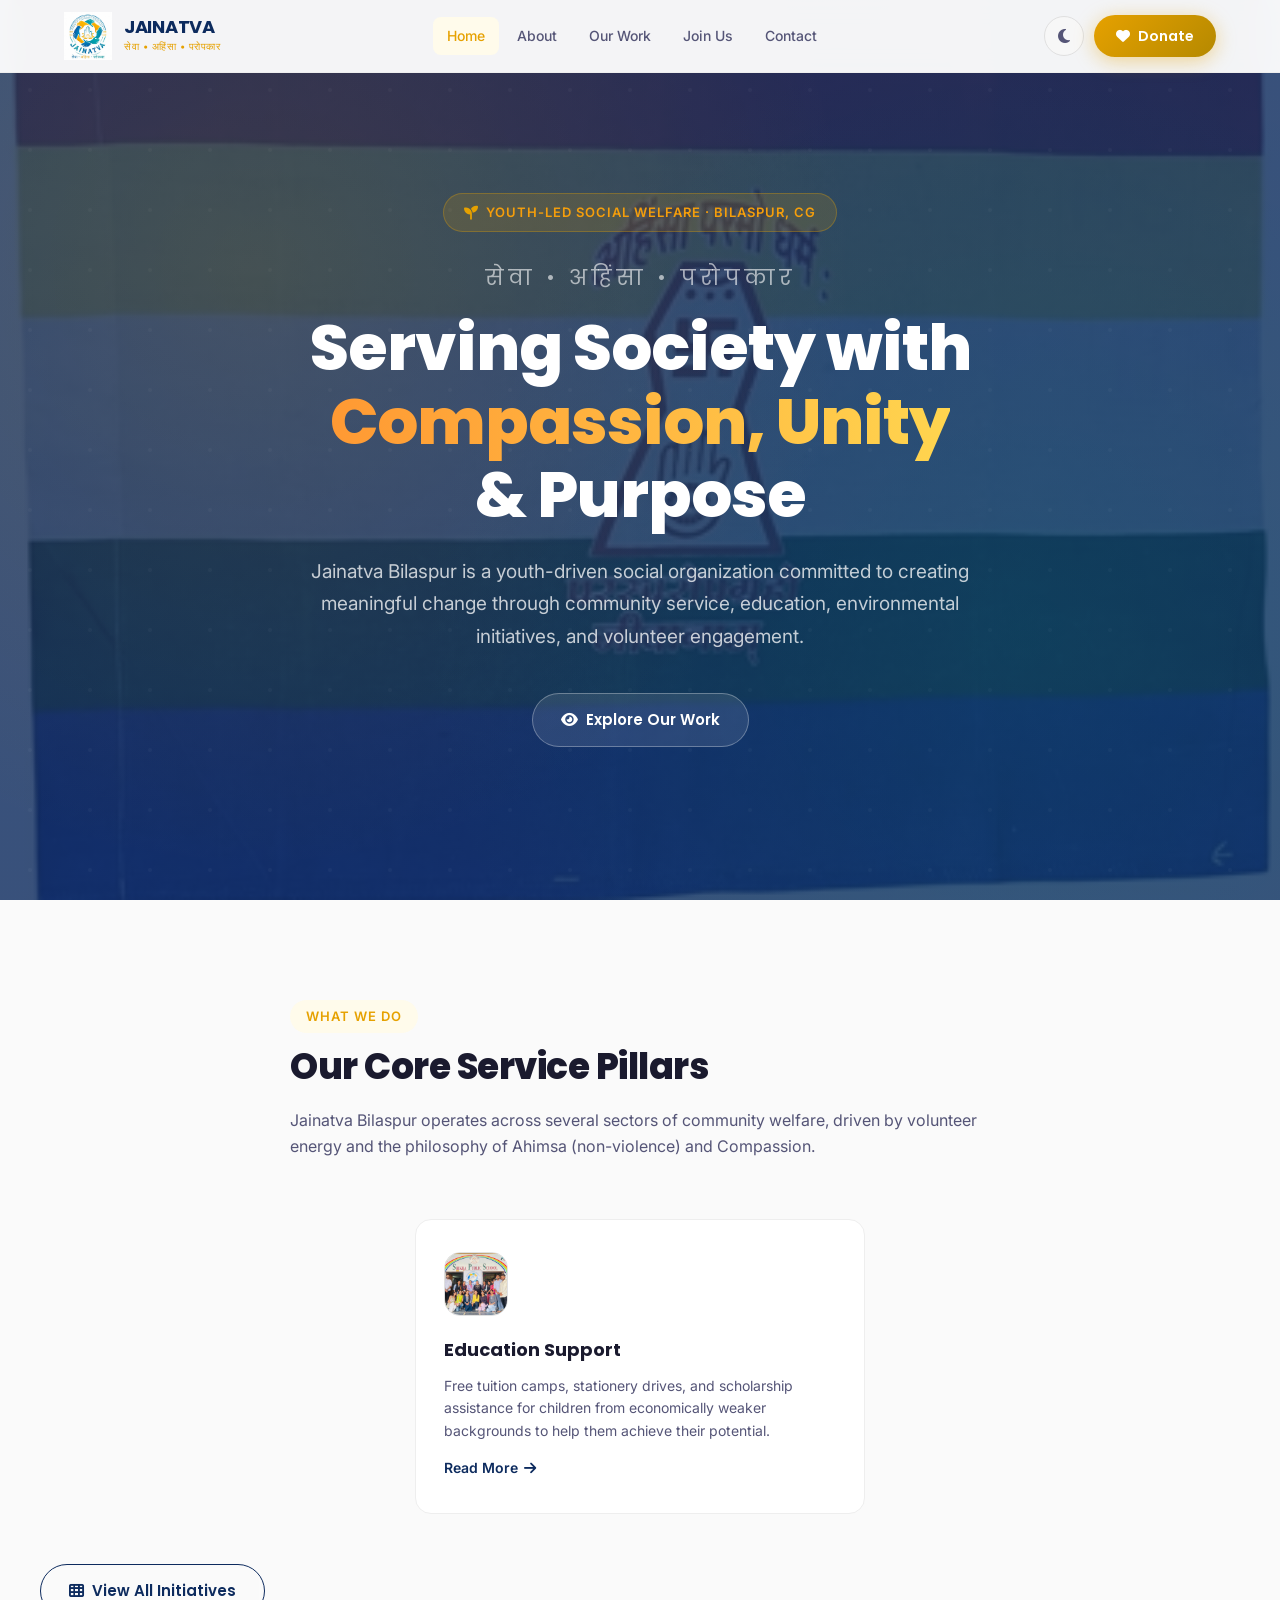
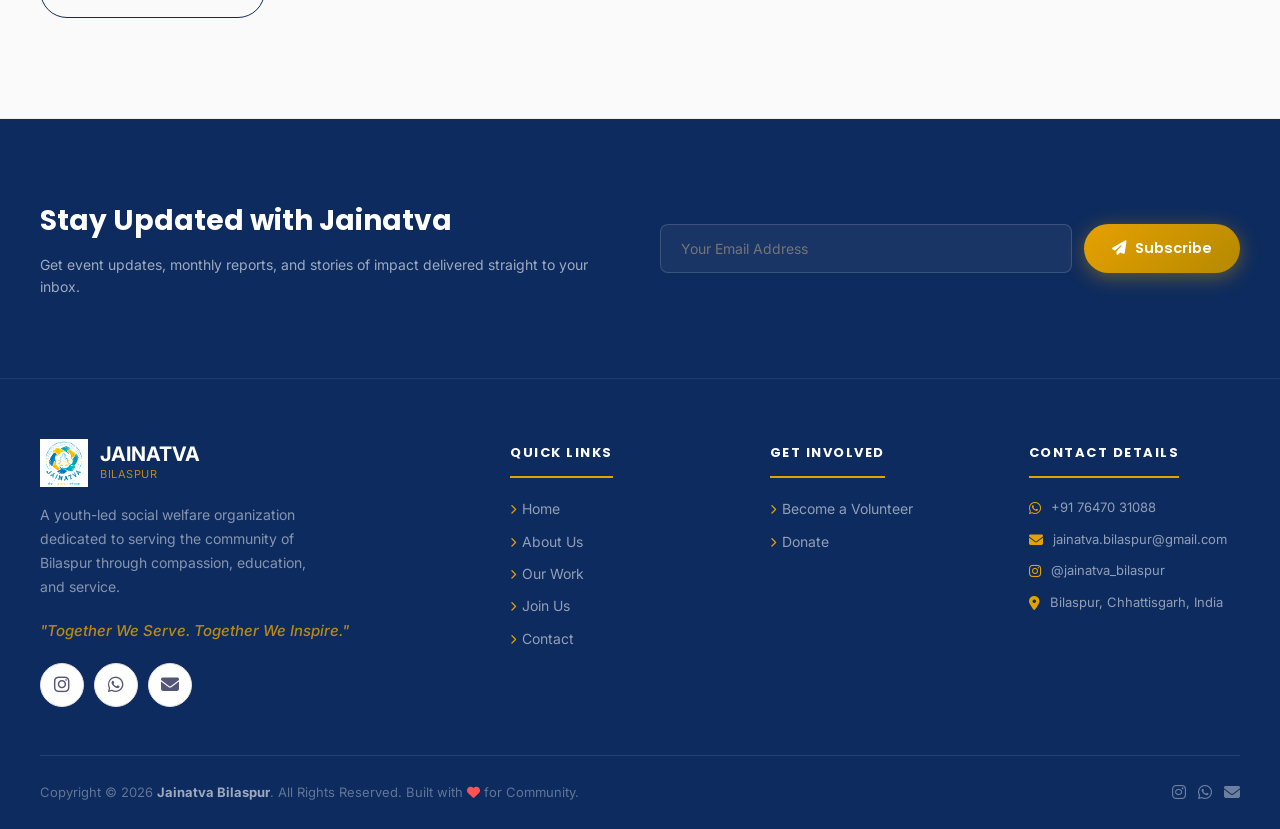
==== commit 8f7f26c4: "Remove Food Distribution, Social Awareness, and Become a Volunteer elements from home page" ====
--- a/index.html
+++ b/index.html
@@ -85,10 +85,6 @@
         Jainatva Bilaspur is a youth-driven social organization committed to creating meaningful change through community service, education, environmental initiatives, and volunteer engagement.
       </p>
       <div class="hero-buttons">
-        <a href="join.html" class="btn btn-primary">
-          <i class="fas fa-hands-helping" aria-hidden="true"></i>
-          Become a Volunteer
-        </a>
         <a href="work.html" class="btn btn-outline">
           <i class="fas fa-eye" aria-hidden="true"></i>
           Explore Our Work
@@ -107,17 +103,8 @@
         <p style="color: var(--text-secondary);">Jainatva Bilaspur operates across several sectors of community welfare, driven by volunteer energy and the philosophy of Ahimsa (non-violence) and Compassion.</p>
       </div>
 
-      <div class="grid grid-3" style="gap: 30px;">
-        <!-- Card 1 -->
-        <div class="service-card reveal">
-          <div class="service-icon-wrap" style="background: var(--saffron-light); color: var(--saffron);">
-            <i class="fas fa-utensils"></i>
-          </div>
-          <h3>Food Distribution</h3>
-          <p>Regular langar drives, food packets for the needy, and nutrition support for underprivileged families across Bilaspur city and surrounding areas.</p>
-          <a href="work.html#food-distribution" style="color: var(--saffron); text-decoration: none; font-size: 14px; font-weight: 600; display: inline-flex; align-items: center; gap: 6px; margin-top: 15px;">Read More <i class="fas fa-arrow-right"></i></a>
-        </div>
-        <!-- Card 2 -->
+      <div class="grid grid-1" style="max-width: 450px; margin: 0 auto; gap: 30px;">
+        <!-- Card 1 (Education Support) -->
         <div class="service-card reveal">
           <div class="service-icon-wrap" style="padding: 0; overflow: hidden; border: 1px solid var(--gray-200);">
             <img src="assets/education_logo.jpg" alt="Education Support Logo" style="width: 100%; height: 100%; object-fit: cover;" />
@@ -125,15 +112,6 @@
           <h3>Education Support</h3>
           <p>Free tuition camps, stationery drives, and scholarship assistance for children from economically weaker backgrounds to help them achieve their potential.</p>
           <a href="education.html" style="color: var(--navy); text-decoration: none; font-size: 14px; font-weight: 600; display: inline-flex; align-items: center; gap: 6px; margin-top: 15px;">Read More <i class="fas fa-arrow-right"></i></a>
-        </div>
-        <!-- Card 3 -->
-        <div class="service-card reveal">
-          <div class="service-icon-wrap" style="background: var(--saffron-light); color: var(--saffron);">
-            <i class="fas fa-bullhorn"></i>
-          </div>
-          <h3>Social Awareness</h3>
-          <p>Campaigns on health, hygiene, girl education, anti-addiction, voter awareness, and sustainable living — reaching thousands through events and social media.</p>
-          <a href="work.html#social-awareness" style="color: var(--saffron); text-decoration: none; font-size: 14px; font-weight: 600; display: inline-flex; align-items: center; gap: 6px; margin-top: 15px;">Read More <i class="fas fa-arrow-right"></i></a>
         </div>
       </div>
       
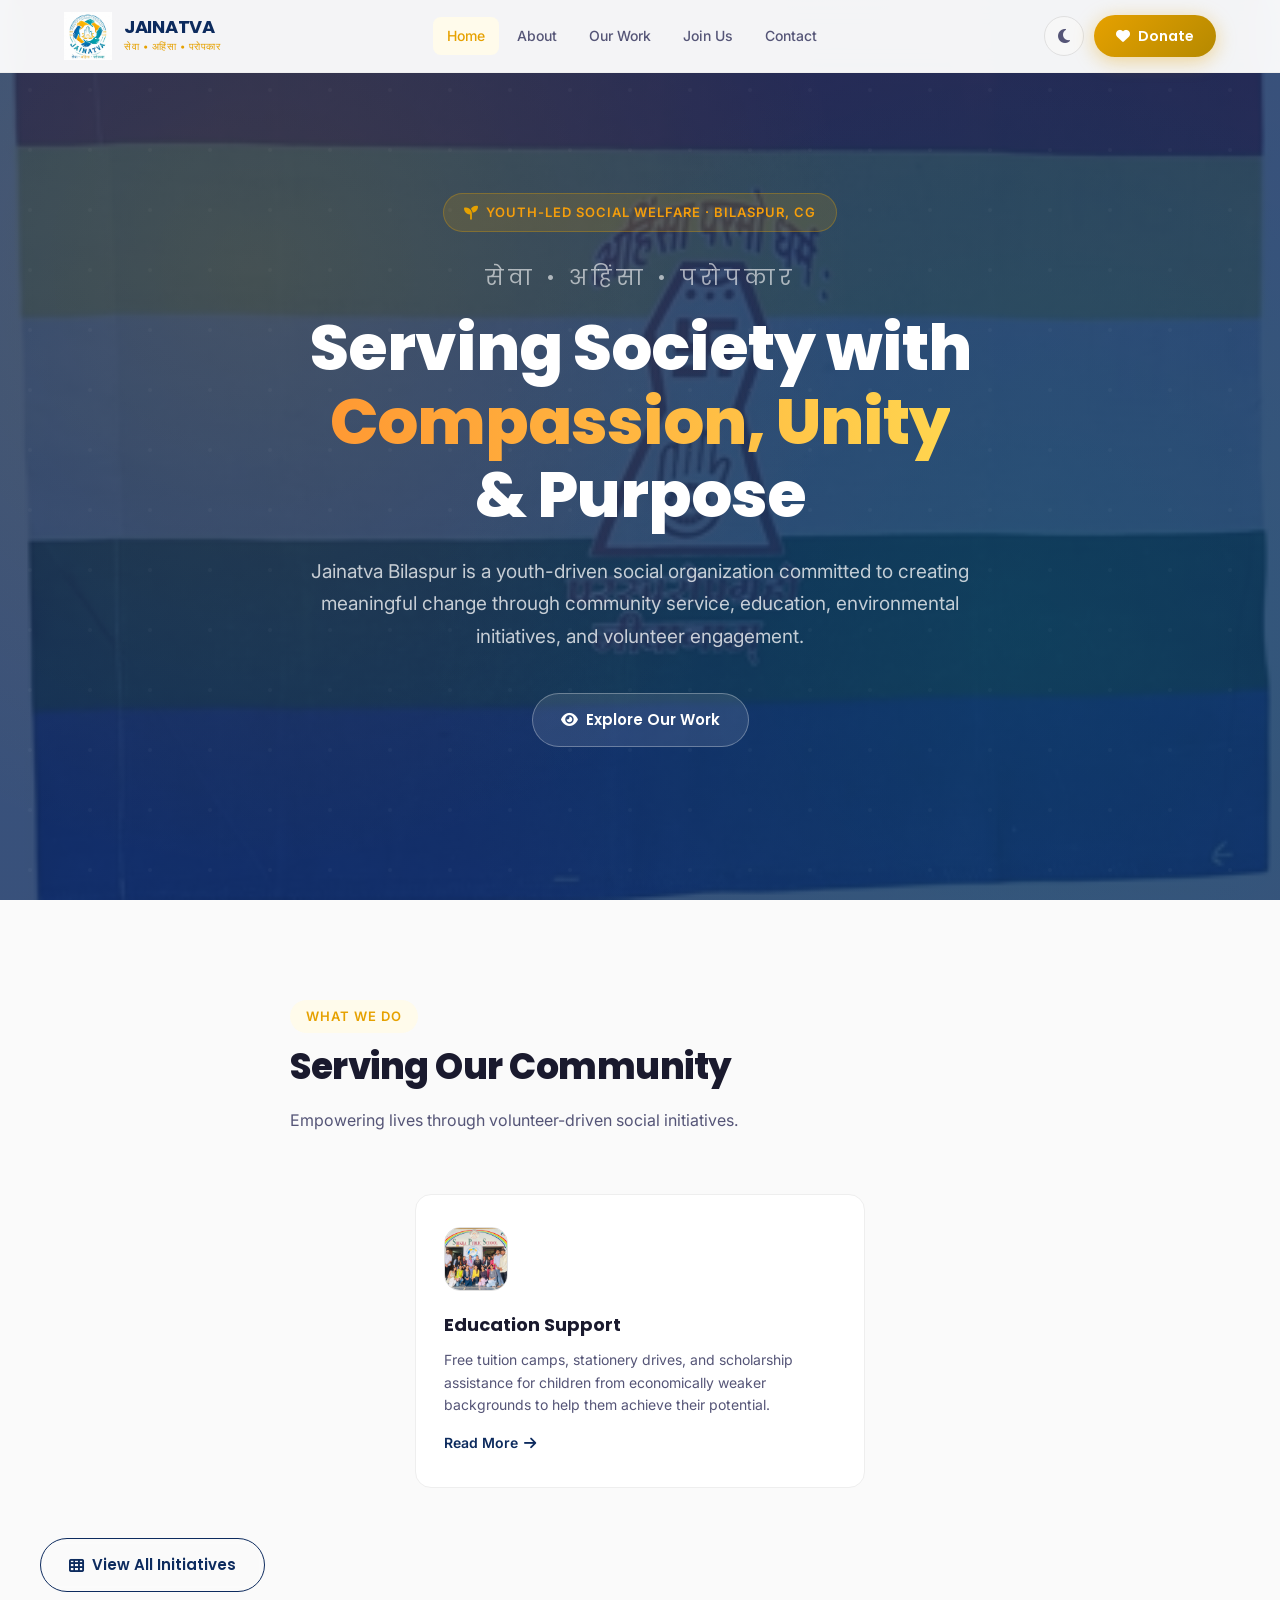
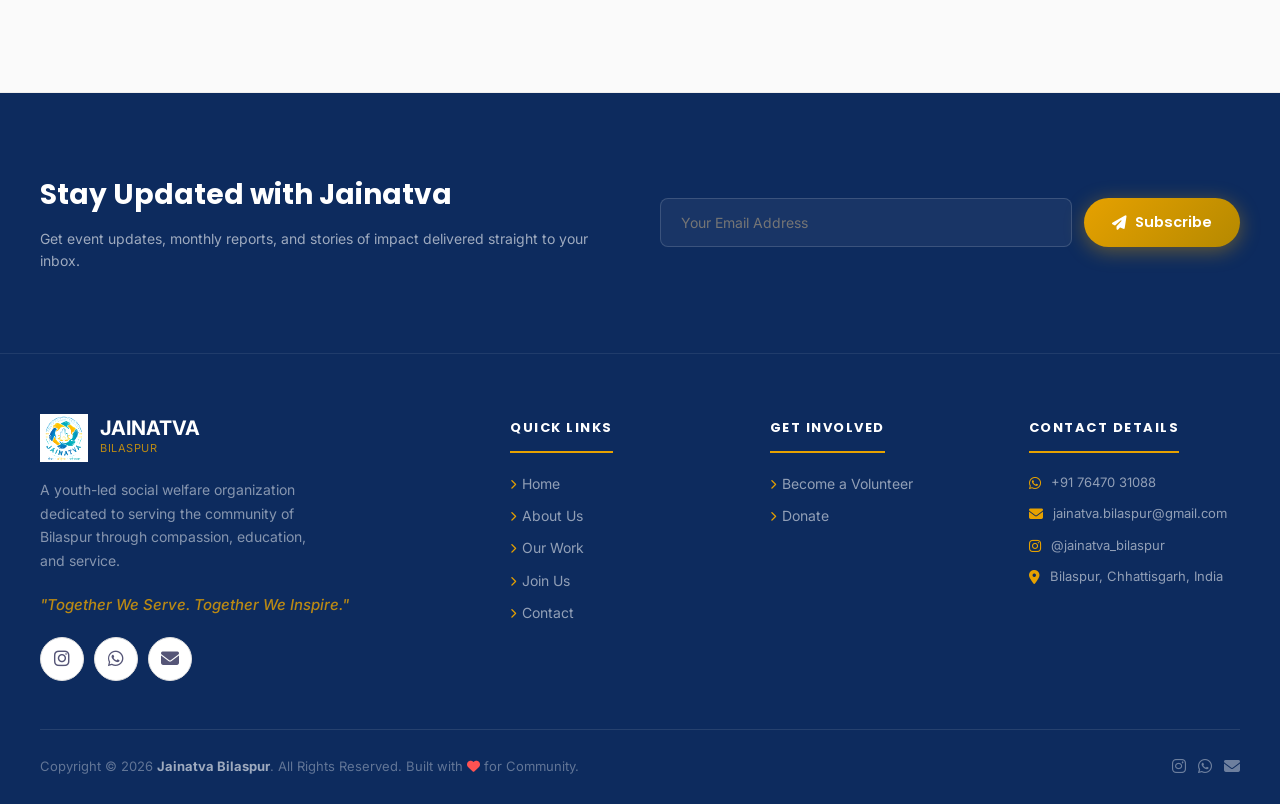
==== commit 372c4816: "Update Core pillars section title to Serving Our Community and matching description" ====
--- a/index.html
+++ b/index.html
@@ -99,8 +99,8 @@
     <div class="container">
       <div class="text-center" style="max-width: 700px; margin: 0 auto 60px auto;">
         <span class="section-badge" style="color: var(--saffron); text-transform: uppercase; font-size: 13px; font-weight: 600; letter-spacing: 1px; display: inline-block; margin-bottom: 12px;">What We Do</span>
-        <h2 id="featured-title" class="section-title" style="font-size: 36px; font-weight: 800; margin-bottom: 20px;">Our Core Service Pillars</h2>
-        <p style="color: var(--text-secondary);">Jainatva Bilaspur operates across several sectors of community welfare, driven by volunteer energy and the philosophy of Ahimsa (non-violence) and Compassion.</p>
+        <h2 id="featured-title" class="section-title" style="font-size: 36px; font-weight: 800; margin-bottom: 20px;">Serving Our Community</h2>
+        <p style="color: var(--text-secondary);">Empowering lives through volunteer-driven social initiatives.</p>
       </div>
 
       <div class="grid grid-1" style="max-width: 450px; margin: 0 auto; gap: 30px;">
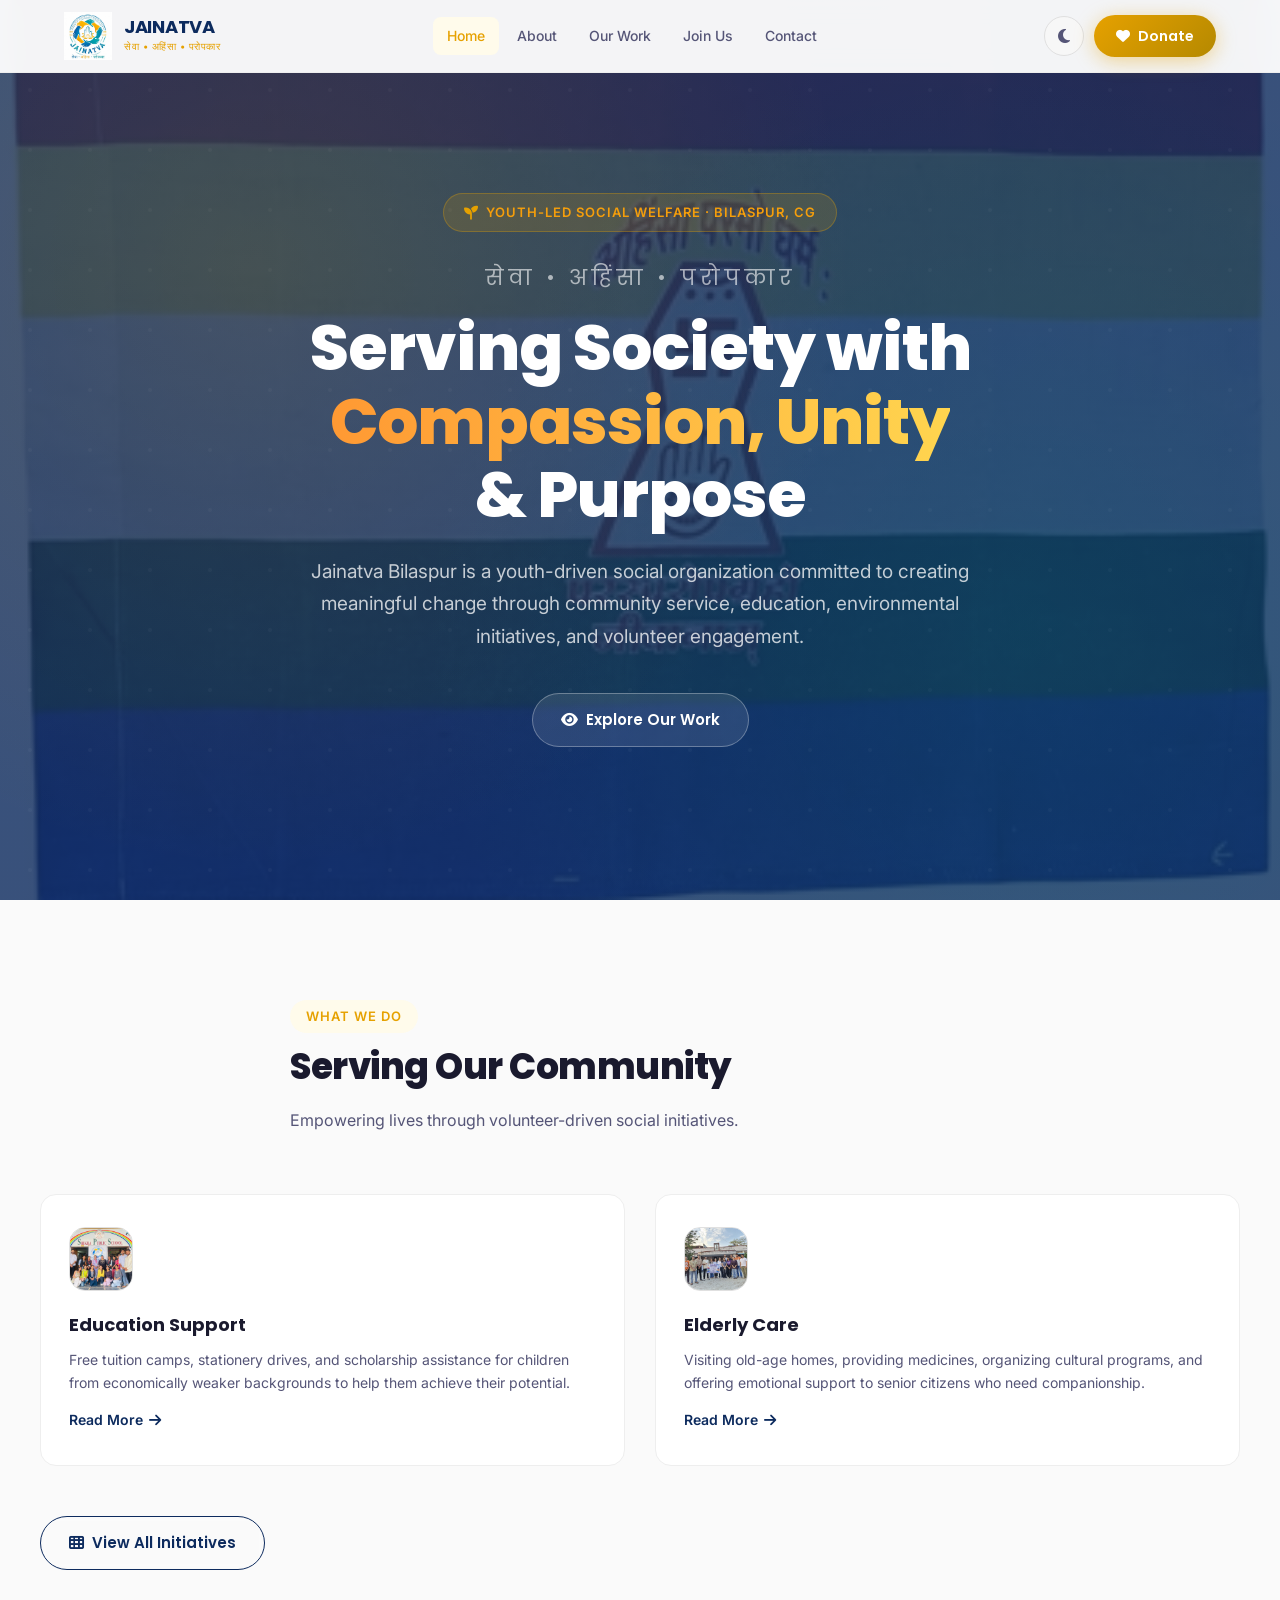
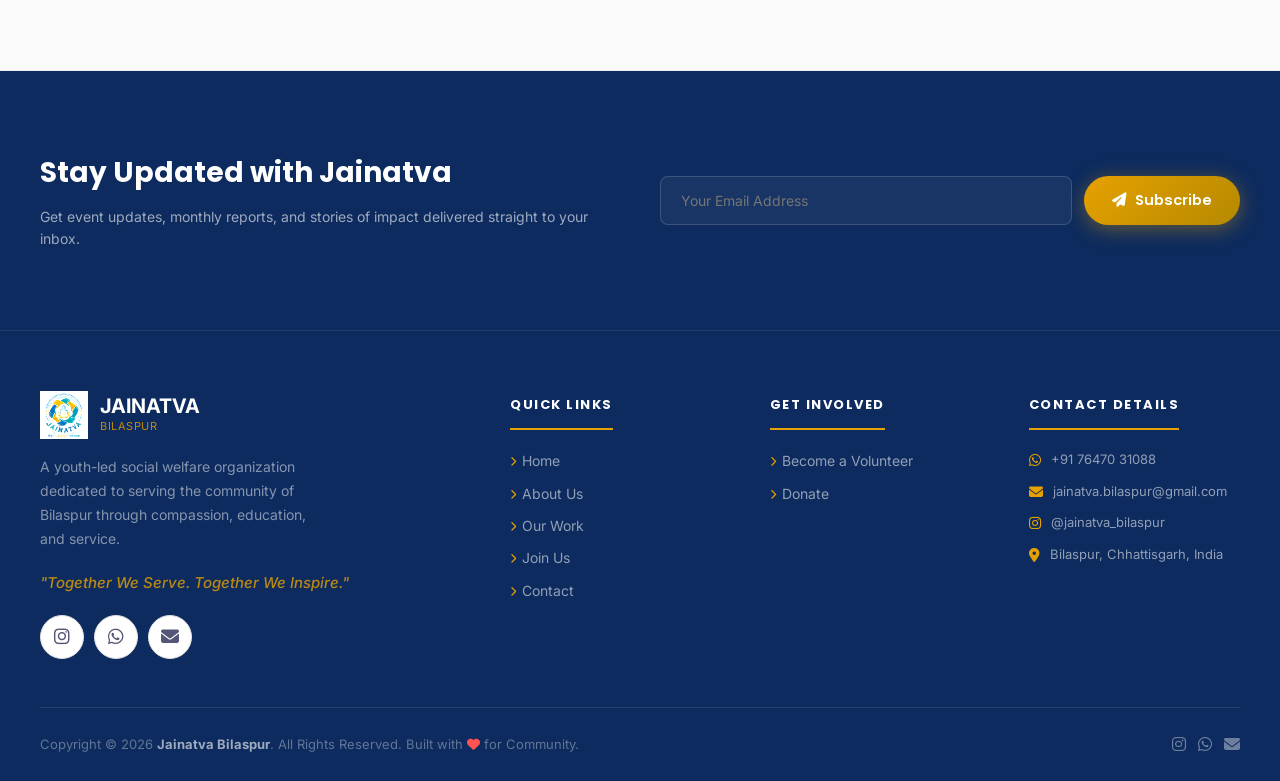
==== commit e3bf60fb: "Add Elderly Care section next to Education Support on home page using grid-2" ====
--- a/index.html
+++ b/index.html
@@ -103,7 +103,7 @@
         <p style="color: var(--text-secondary);">Empowering lives through volunteer-driven social initiatives.</p>
       </div>
 
-      <div class="grid grid-1" style="max-width: 450px; margin: 0 auto; gap: 30px;">
+      <div class="grid grid-2" style="gap: 30px;">
         <!-- Card 1 (Education Support) -->
         <div class="service-card reveal">
           <div class="service-icon-wrap" style="padding: 0; overflow: hidden; border: 1px solid var(--gray-200);">
@@ -112,6 +112,16 @@
           <h3>Education Support</h3>
           <p>Free tuition camps, stationery drives, and scholarship assistance for children from economically weaker backgrounds to help them achieve their potential.</p>
           <a href="education.html" style="color: var(--navy); text-decoration: none; font-size: 14px; font-weight: 600; display: inline-flex; align-items: center; gap: 6px; margin-top: 15px;">Read More <i class="fas fa-arrow-right"></i></a>
+        </div>
+
+        <!-- Card 2 (Elderly Care) -->
+        <div class="service-card reveal">
+          <div class="service-icon-wrap" style="padding: 0; overflow: hidden; border: 1px solid var(--gray-200);">
+            <img src="assets/elder_care_logo.jpg" alt="Elderly Care Logo" style="width: 100%; height: 100%; object-fit: cover;" />
+          </div>
+          <h3>Elderly Care</h3>
+          <p>Visiting old-age homes, providing medicines, organizing cultural programs, and offering emotional support to senior citizens who need companionship.</p>
+          <a href="elder-care.html" style="color: var(--navy); text-decoration: none; font-size: 14px; font-weight: 600; display: inline-flex; align-items: center; gap: 6px; margin-top: 15px;">Read More <i class="fas fa-arrow-right"></i></a>
         </div>
       </div>
       
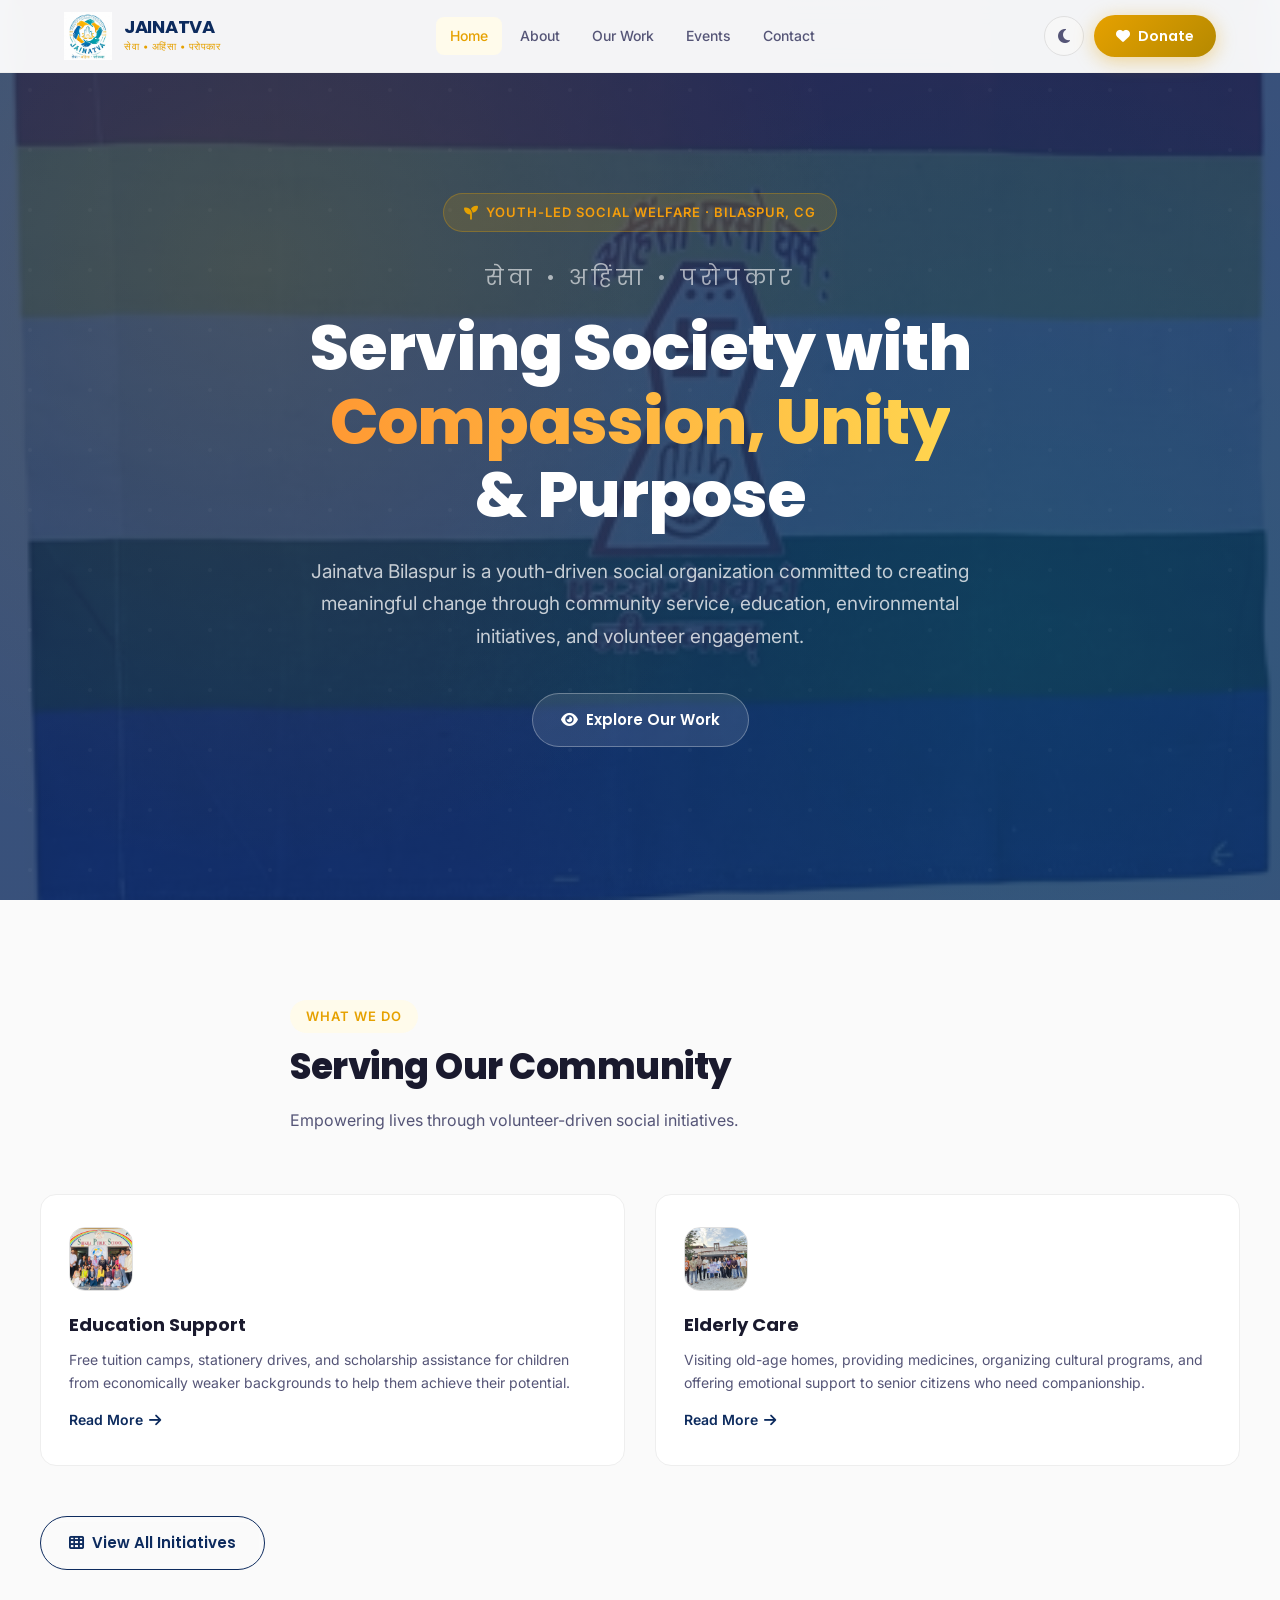
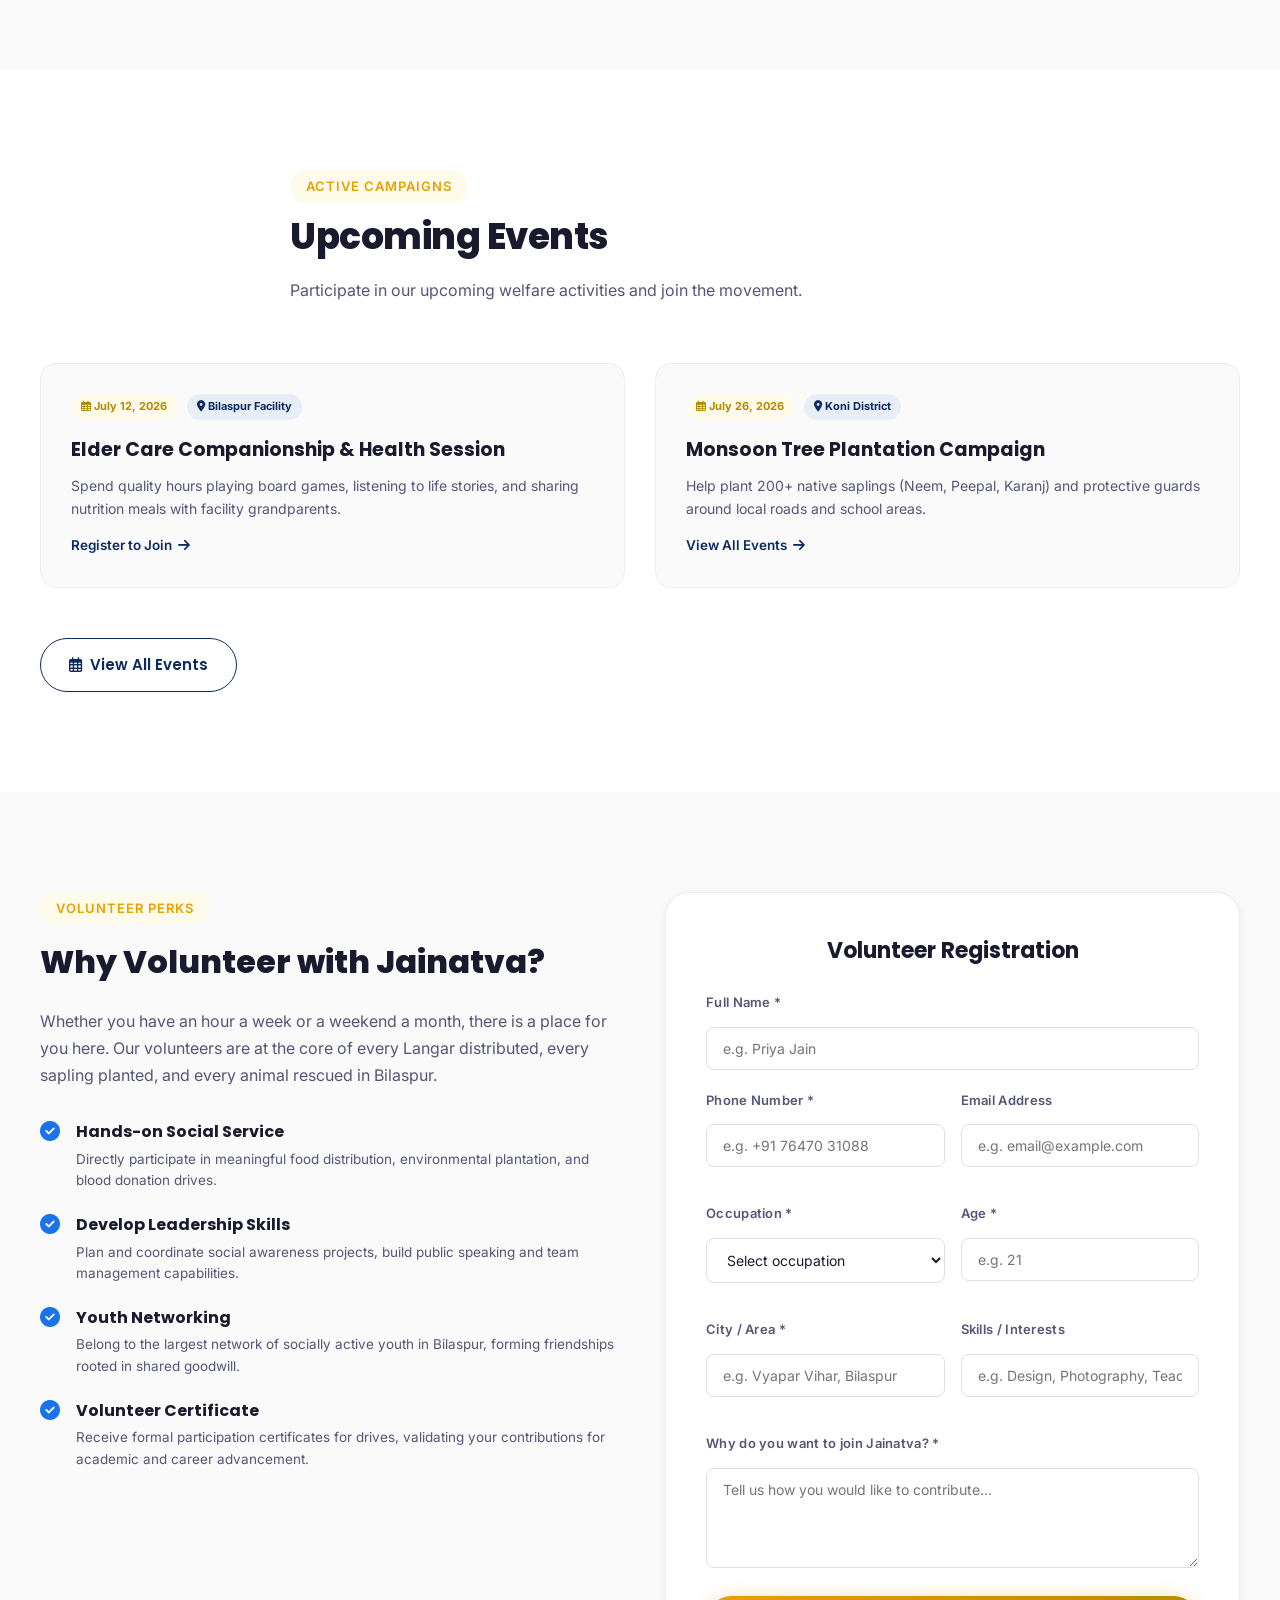
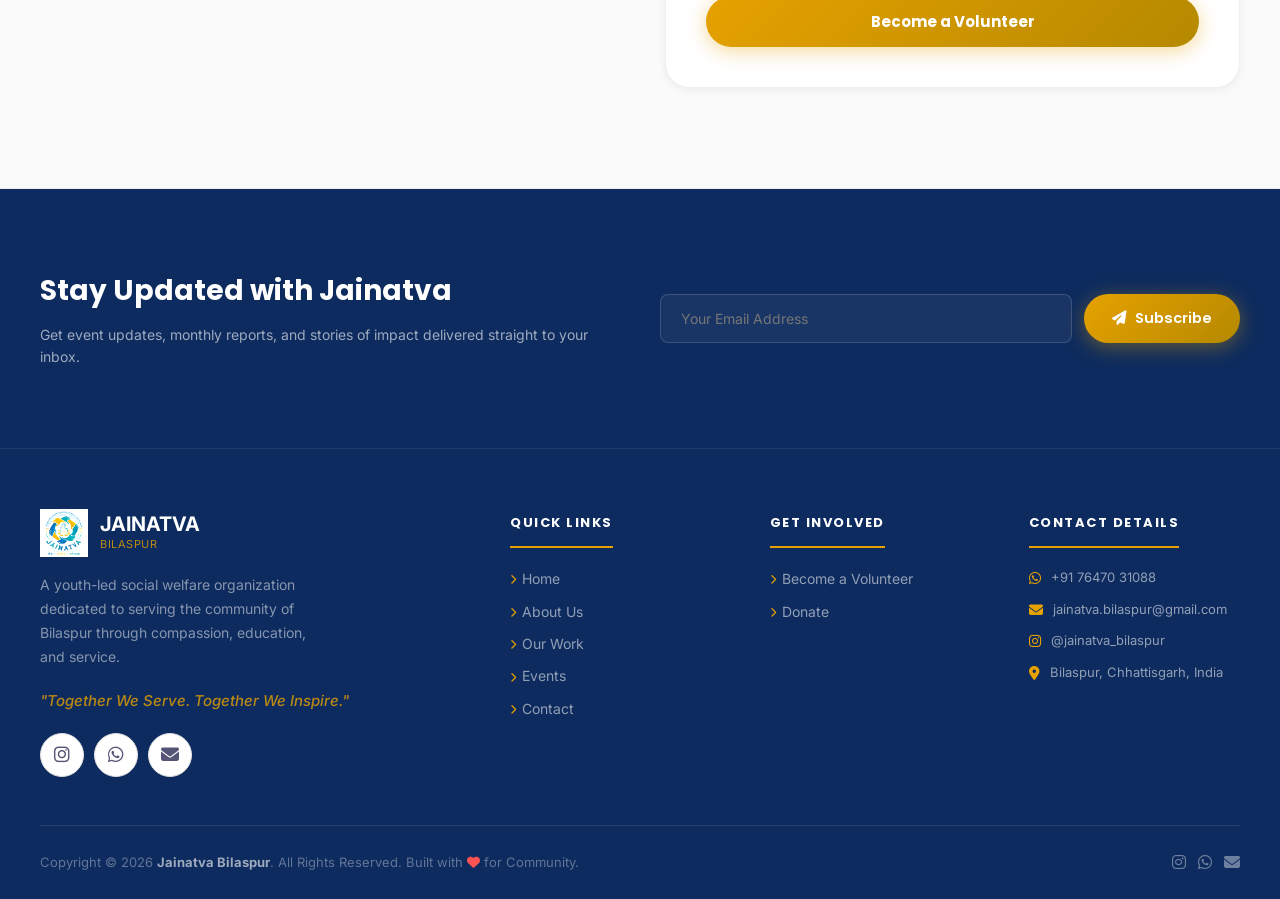
==== commit a7f1dbd3: "Remove join.html, add events.html, add Volunteer and Events sections to index.html, update nav links" ====
--- a/index.html
+++ b/index.html
@@ -39,7 +39,7 @@
         <li><a href="index.html" class="active">Home</a></li>
         <li><a href="about.html">About</a></li>
         <li><a href="work.html">Our Work</a></li>
-        <li><a href="join.html">Join Us</a></li>
+        <li><a href="events.html">Events</a></li>
         <li><a href="contact.html">Contact</a></li>
       </ul>
 
@@ -62,7 +62,7 @@
     <a href="index.html" class="active">Home</a>
     <a href="about.html">About Us</a>
     <a href="work.html">Our Work</a>
-    <a href="join.html">Join Us</a>
+    <a href="events.html">Events</a>
     <a href="contact.html">Contact</a>
     <a href="contact.html#donate" style="color: var(--saffron); font-weight: bold;"><i class="fas fa-heart"></i> Donate</a>
   </nav>
@@ -133,6 +133,166 @@
     </div>
   </section>
 
+  <!-- FEATURED EVENTS SECTION -->
+  <section id="featured-events" style="padding: 100px 0; background: var(--white);" aria-labelledby="featured-events-title">
+    <div class="container">
+      <div class="text-center" style="max-width: 700px; margin: 0 auto 60px auto;">
+        <span class="section-badge" style="color: var(--saffron); text-transform: uppercase; font-size: 13px; font-weight: 600; letter-spacing: 1px; display: inline-block; margin-bottom: 12px;">Active Campaigns</span>
+        <h2 id="featured-events-title" class="section-title" style="font-size: 36px; font-weight: 800; margin-bottom: 20px;">Upcoming Events</h2>
+        <p style="color: var(--text-secondary);">Participate in our upcoming welfare activities and join the movement.</p>
+      </div>
+
+      <div class="grid grid-2" style="gap: 30px;">
+        <!-- Event Card 1 -->
+        <div class="service-card reveal" style="padding: 30px; border-radius: var(--radius-md); background: var(--off-white); border: 1px solid var(--gray-100); display: flex; flex-direction: column;">
+          <div style="display: flex; gap: 10px; align-items: center; margin-bottom: 15px;">
+            <span style="background: var(--saffron-light); color: var(--saffron-dark); font-size: 11px; font-weight: 700; padding: 4px 10px; border-radius: 20px;"><i class="far fa-calendar-alt"></i> July 12, 2026</span>
+            <span style="background: var(--navy-light); color: var(--navy); font-size: 11px; font-weight: 700; padding: 4px 10px; border-radius: 20px;"><i class="fas fa-map-marker-alt"></i> Bilaspur Facility</span>
+          </div>
+          <h3 style="font-size: 19px; font-weight: 700; margin-bottom: 10px; color: var(--text-primary);">Elder Care Companionship &amp; Health Session</h3>
+          <p style="font-size: 14px; color: var(--text-secondary); line-height: 1.6; margin-bottom: 15px;">Spend quality hours playing board games, listening to life stories, and sharing nutrition meals with facility grandparents.</p>
+          <a href="#volunteer" style="color: var(--navy); text-decoration: none; font-size: 13.5px; font-weight: 600; display: inline-flex; align-items: center; gap: 6px; margin-top: auto;">Register to Join <i class="fas fa-arrow-right"></i></a>
+        </div>
+
+        <!-- Event Card 2 -->
+        <div class="service-card reveal" style="padding: 30px; border-radius: var(--radius-md); background: var(--off-white); border: 1px solid var(--gray-100); display: flex; flex-direction: column;">
+          <div style="display: flex; gap: 10px; align-items: center; margin-bottom: 15px;">
+            <span style="background: var(--saffron-light); color: var(--saffron-dark); font-size: 11px; font-weight: 700; padding: 4px 10px; border-radius: 20px;"><i class="far fa-calendar-alt"></i> July 26, 2026</span>
+            <span style="background: var(--navy-light); color: var(--navy); font-size: 11px; font-weight: 700; padding: 4px 10px; border-radius: 20px;"><i class="fas fa-map-marker-alt"></i> Koni District</span>
+          </div>
+          <h3 style="font-size: 19px; font-weight: 700; margin-bottom: 10px; color: var(--text-primary);">Monsoon Tree Plantation Campaign</h3>
+          <p style="font-size: 14px; color: var(--text-secondary); line-height: 1.6; margin-bottom: 15px;">Help plant 200+ native saplings (Neem, Peepal, Karanj) and protective guards around local roads and school areas.</p>
+          <a href="events.html" style="color: var(--navy); text-decoration: none; font-size: 13.5px; font-weight: 600; display: inline-flex; align-items: center; gap: 6px; margin-top: auto;">View All Events <i class="fas fa-arrow-right"></i></a>
+        </div>
+      </div>
+
+      <div class="text-center" style="margin-top: 50px;">
+        <a href="events.html" class="btn btn-outline" style="border-color: var(--navy); color: var(--navy);">
+          <i class="far fa-calendar-alt" aria-hidden="true"></i> View All Events
+        </a>
+      </div>
+    </div>
+  </section>
+
+  <!-- VOLUNTEER SECTION -->
+  <section id="volunteer" style="padding: 100px 0; background: var(--off-white);" aria-labelledby="volunteer-title">
+    <div class="container">
+      <div class="grid grid-2" style="gap: 50px; align-items: flex-start;">
+        <!-- Left Column: Benefits & Intro -->
+        <div class="reveal">
+          <span class="section-badge" style="color: var(--saffron); text-transform: uppercase; font-size: 13px; font-weight: 600; letter-spacing: 1px; display: inline-block; margin-bottom: 12px;">Volunteer Perks</span>
+          <h2 id="volunteer-title" style="font-size: 32px; font-weight: 800; color: var(--text-primary); margin-bottom: 20px;">Why Volunteer with Jainatva?</h2>
+          <p style="color: var(--text-secondary); margin-bottom: 30px; line-height: 1.7;">
+            Whether you have an hour a week or a weekend a month, there is a place for you here. Our volunteers are at the core of every Langar distributed, every sapling planted, and every animal rescued in Bilaspur.
+          </p>
+
+          <!-- Benefit List Items -->
+          <div class="grid grid-1" style="gap: 20px;">
+            <div style="display: flex; gap: 16px; align-items: flex-start;">
+              <i class="fas fa-check-circle" style="color: var(--green); font-size: 20px; margin-top: 2px;"></i>
+              <div>
+                <h4 style="font-size: 16px; font-weight: 700; color: var(--text-primary); margin-bottom: 4px;">Hands-on Social Service</h4>
+                <p style="font-size: 13.5px; color: var(--text-secondary);">Directly participate in meaningful food distribution, environmental plantation, and blood donation drives.</p>
+              </div>
+            </div>
+
+            <div style="display: flex; gap: 16px; align-items: flex-start;">
+              <i class="fas fa-check-circle" style="color: var(--green); font-size: 20px; margin-top: 2px;"></i>
+              <div>
+                <h4 style="font-size: 16px; font-weight: 700; color: var(--text-primary); margin-bottom: 4px;">Develop Leadership Skills</h4>
+                <p style="font-size: 13.5px; color: var(--text-secondary);">Plan and coordinate social awareness projects, build public speaking and team management capabilities.</p>
+              </div>
+            </div>
+
+            <div style="display: flex; gap: 16px; align-items: flex-start;">
+              <i class="fas fa-check-circle" style="color: var(--green); font-size: 20px; margin-top: 2px;"></i>
+              <div>
+                <h4 style="font-size: 16px; font-weight: 700; color: var(--text-primary); margin-bottom: 4px;">Youth Networking</h4>
+                <p style="font-size: 13.5px; color: var(--text-secondary);">Belong to the largest network of socially active youth in Bilaspur, forming friendships rooted in shared goodwill.</p>
+              </div>
+            </div>
+
+            <div style="display: flex; gap: 16px; align-items: flex-start;">
+              <i class="fas fa-check-circle" style="color: var(--green); font-size: 20px; margin-top: 2px;"></i>
+              <div>
+                <h4 style="font-size: 16px; font-weight: 700; color: var(--text-primary); margin-bottom: 4px;">Volunteer Certificate</h4>
+                <p style="font-size: 13.5px; color: var(--text-secondary);">Receive formal participation certificates for drives, validating your contributions for academic and career advancement.</p>
+              </div>
+            </div>
+          </div>
+        </div>
+
+        <!-- Right Column: Registration Form Card -->
+        <div class="reveal">
+          <div class="form-card" style="background: var(--white); border: 1px solid var(--gray-100); border-radius: var(--radius-lg); padding: 40px; box-shadow: var(--shadow-sm);">
+            <h3 class="form-title" style="font-size: 22px; font-weight: 700; color: var(--text-primary); margin-bottom: 24px; text-align: center;">Volunteer Registration</h3>
+            
+            <form id="volunteer-form" onsubmit="handleFormSubmit(event)">
+              <div class="form-group" style="margin-bottom: 20px;">
+                <label for="full-name" style="display: block; font-size: 13px; font-weight: 600; color: var(--text-secondary); margin-bottom: 8px;">Full Name *</label>
+                <input type="text" id="full-name" required placeholder="e.g. Priya Jain" style="width: 100%; padding: 12px 16px; border-radius: var(--radius-sm); border: 1px solid var(--gray-200); font-family: inherit; font-size: 14px; outline: none; background: var(--white); color: var(--text-primary); transition: var(--transition);" />
+              </div>
+
+              <div class="form-row" style="margin-bottom: 20px;">
+                <div class="form-group">
+                  <label for="phone" style="display: block; font-size: 13px; font-weight: 600; color: var(--text-secondary); margin-bottom: 8px;">Phone Number *</label>
+                  <input type="tel" id="phone" required placeholder="e.g. +91 76470 31088" style="width: 100%; padding: 12px 16px; border-radius: var(--radius-sm); border: 1px solid var(--gray-200); font-family: inherit; font-size: 14px; outline: none; background: var(--white); color: var(--text-primary); transition: var(--transition);" />
+                </div>
+                <div class="form-group">
+                  <label for="email" style="display: block; font-size: 13px; font-weight: 600; color: var(--text-secondary); margin-bottom: 8px;">Email Address</label>
+                  <input type="email" id="email" placeholder="e.g. email@example.com" style="width: 100%; padding: 12px 16px; border-radius: var(--radius-sm); border: 1px solid var(--gray-200); font-family: inherit; font-size: 14px; outline: none; background: var(--white); color: var(--text-primary); transition: var(--transition);" />
+                </div>
+              </div>
+
+              <div class="form-row" style="margin-bottom: 20px;">
+                <div class="form-group">
+                  <label for="occupation" style="display: block; font-size: 13px; font-weight: 600; color: var(--text-secondary); margin-bottom: 8px;">Occupation *</label>
+                  <select id="occupation" required style="width: 100%; padding: 12px 16px; border-radius: var(--radius-sm); border: 1px solid var(--gray-200); font-family: inherit; font-size: 14px; outline: none; background: var(--white); color: var(--text-primary); transition: var(--transition); cursor: pointer;">
+                    <option value="" disabled selected>Select occupation</option>
+                    <option value="student">Student</option>
+                    <option value="professional">Working Professional</option>
+                    <option value="business">Business Owner</option>
+                    <option value="homemaker">Homemaker</option>
+                    <option value="other">Other</option>
+                  </select>
+                </div>
+                <div class="form-group">
+                  <label for="age" style="display: block; font-size: 13px; font-weight: 600; color: var(--text-secondary); margin-bottom: 8px;">Age *</label>
+                  <input type="number" id="age" required min="12" max="80" placeholder="e.g. 21" style="width: 100%; padding: 12px 16px; border-radius: var(--radius-sm); border: 1px solid var(--gray-200); font-family: inherit; font-size: 14px; outline: none; background: var(--white); color: var(--text-primary); transition: var(--transition);" />
+                </div>
+              </div>
+
+              <div class="form-row" style="margin-bottom: 20px;">
+                <div class="form-group">
+                  <label for="city" style="display: block; font-size: 13px; font-weight: 600; color: var(--text-secondary); margin-bottom: 8px;">City / Area *</label>
+                  <input type="text" id="city" required placeholder="e.g. Vyapar Vihar, Bilaspur" style="width: 100%; padding: 12px 16px; border-radius: var(--radius-sm); border: 1px solid var(--gray-200); font-family: inherit; font-size: 14px; outline: none; background: var(--white); color: var(--text-primary); transition: var(--transition);" />
+                </div>
+                <div class="form-group">
+                  <label for="skills" style="display: block; font-size: 13px; font-weight: 600; color: var(--text-secondary); margin-bottom: 8px;">Skills / Interests</label>
+                  <input type="text" id="skills" placeholder="e.g. Design, Photography, Teaching" style="width: 100%; padding: 12px 16px; border-radius: var(--radius-sm); border: 1px solid var(--gray-200); font-family: inherit; font-size: 14px; outline: none; background: var(--white); color: var(--text-primary); transition: var(--transition);" />
+                </div>
+              </div>
+
+              <div class="form-group" style="margin-bottom: 28px;">
+                <label for="why-join" style="display: block; font-size: 13px; font-weight: 600; color: var(--text-secondary); margin-bottom: 8px;">Why do you want to join Jainatva? *</label>
+                <textarea id="why-join" required placeholder="Tell us how you would like to contribute..." style="width: 100%; padding: 12px 16px; border-radius: var(--radius-sm); border: 1px solid var(--gray-200); font-family: inherit; font-size: 14px; outline: none; background: var(--white); color: var(--text-primary); transition: var(--transition); resize: vertical; min-height: 100px;"></textarea>
+              </div>
+
+              <button type="submit" class="form-submit btn btn-primary" style="width: 100%; justify-content: center; padding: 14px 20px; font-size: 15px;">Become a Volunteer</button>
+            </form>
+
+            <!-- Success message -->
+            <div id="form-success" class="form-success" style="display: none; text-align: center; padding: 20px 0;">
+              <i class="fas fa-check-circle" style="font-size: 48px; color: var(--green); margin-bottom: 16px;"></i>
+              <h3 style="font-size: 22px; font-weight: 700; color: var(--text-primary); margin-bottom: 10px;">Welcome to Jainatva!</h3>
+              <p style="font-size: 14.5px; color: var(--text-secondary); line-height: 1.6;">Your registration has been successfully received. Our core volunteer team will reach out to you within 48 hours to onboard you. Welcome to the family! 🙏</p>
+            </div>
+          </div>
+        </div>
+      </div>
+    </div>
+  </section>
+
 
 
 
@@ -181,7 +341,7 @@
             <li><a href="index.html"><i class="fas fa-chevron-right" aria-hidden="true"></i> Home</a></li>
             <li><a href="about.html"><i class="fas fa-chevron-right" aria-hidden="true"></i> About Us</a></li>
             <li><a href="work.html"><i class="fas fa-chevron-right" aria-hidden="true"></i> Our Work</a></li>
-            <li><a href="join.html"><i class="fas fa-chevron-right" aria-hidden="true"></i> Join Us</a></li>
+            <li><a href="events.html"><i class="fas fa-chevron-right" aria-hidden="true"></i> Events</a></li>
             <li><a href="contact.html"><i class="fas fa-chevron-right" aria-hidden="true"></i> Contact</a></li>
           </ul>
         </div>
@@ -189,10 +349,8 @@
         <div class="footer-col">
           <h4>Get Involved</h4>
           <ul class="footer-links">
-            <li><a href="join.html"><i class="fas fa-chevron-right" aria-hidden="true"></i> Become a Volunteer</a></li>
+            <li><a href="index.html#volunteer"><i class="fas fa-chevron-right" aria-hidden="true"></i> Become a Volunteer</a></li>
             <li><a href="contact.html#donate"><i class="fas fa-chevron-right" aria-hidden="true"></i> Donate</a></li>
-            
-            
           </ul>
         </div>
 
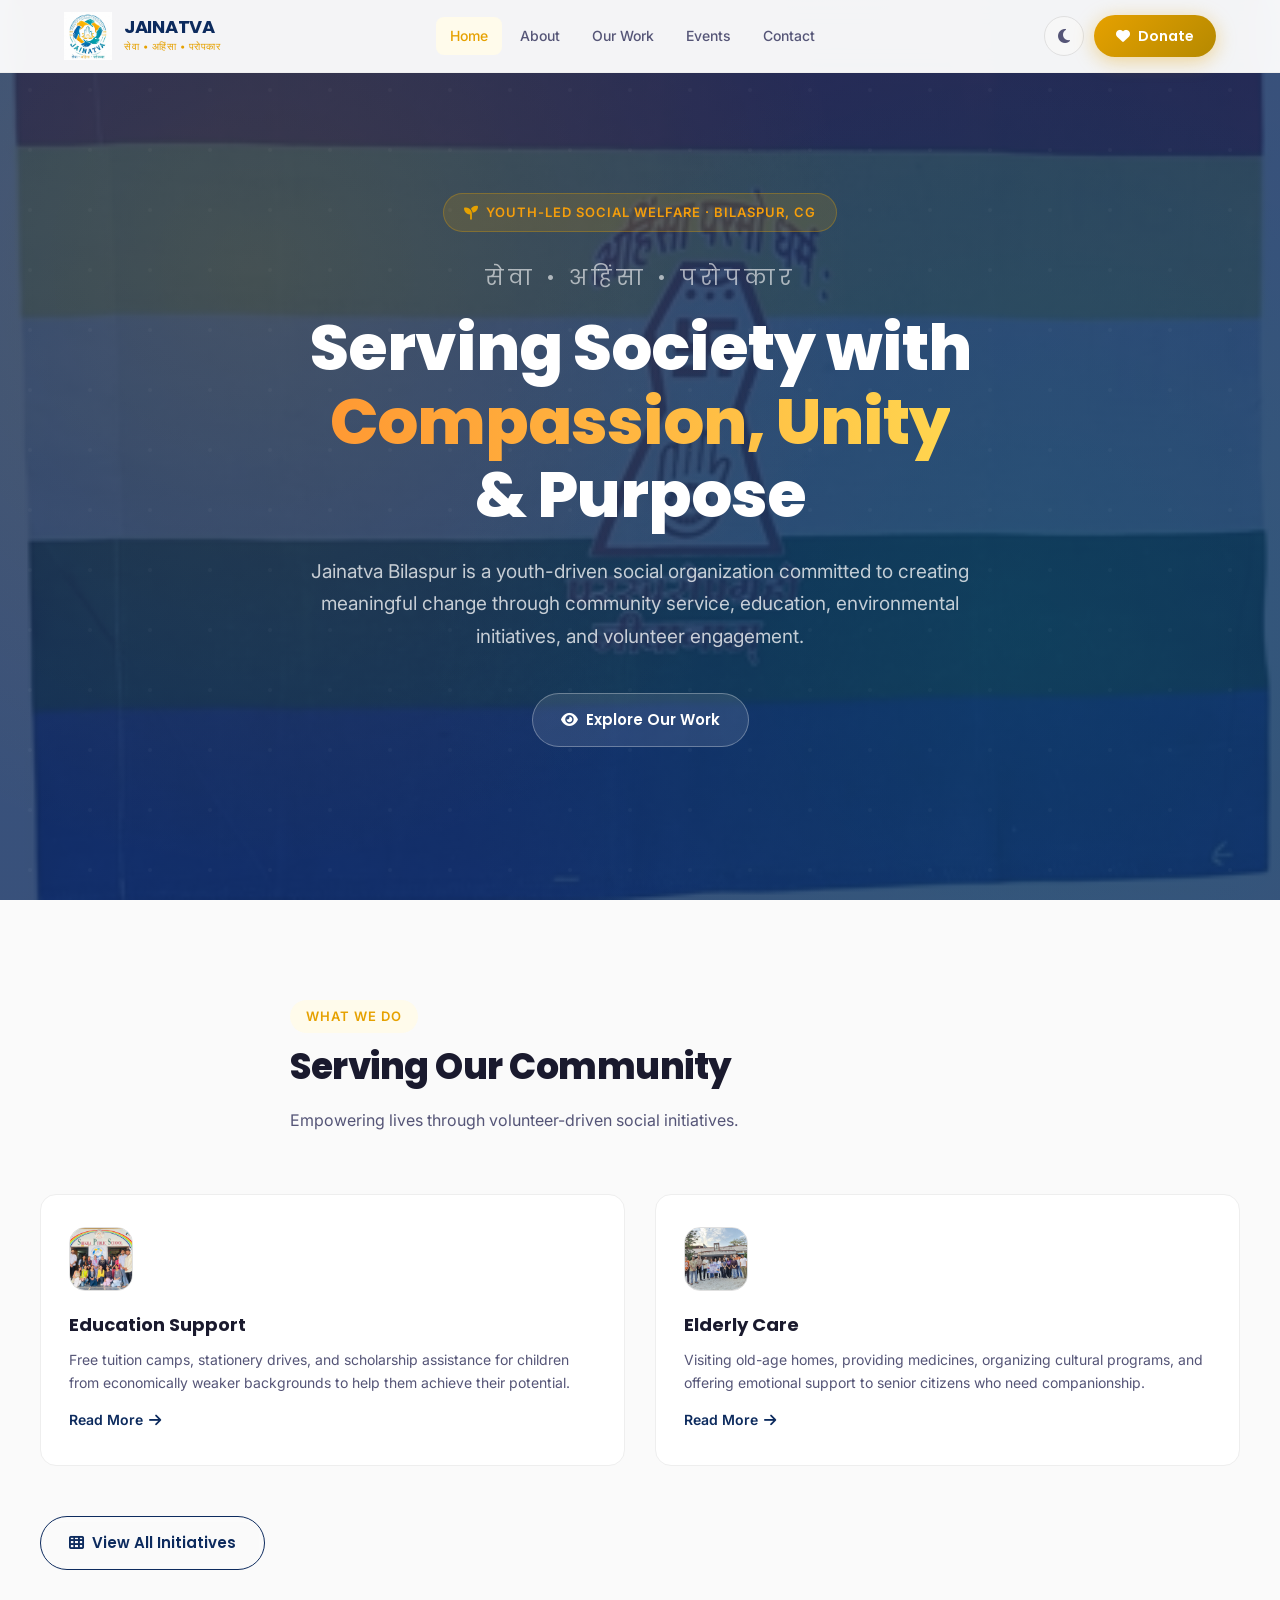
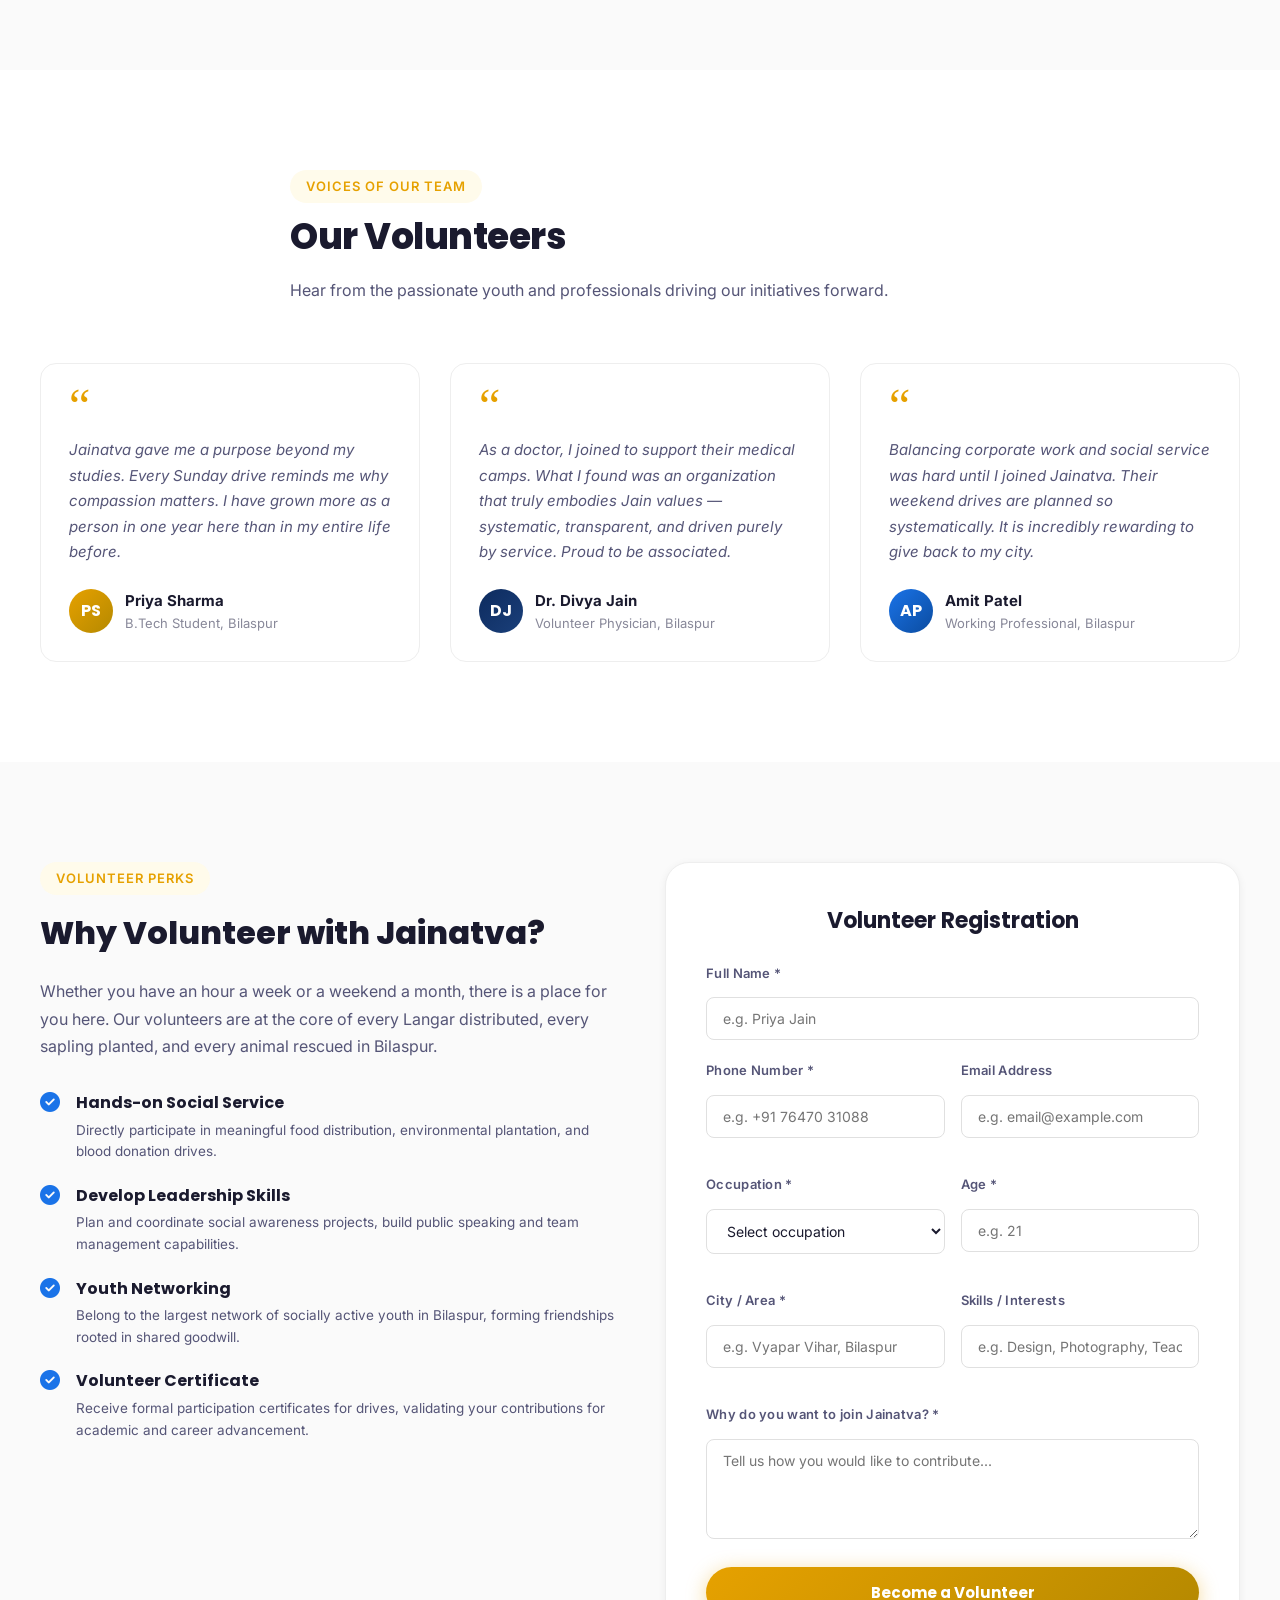
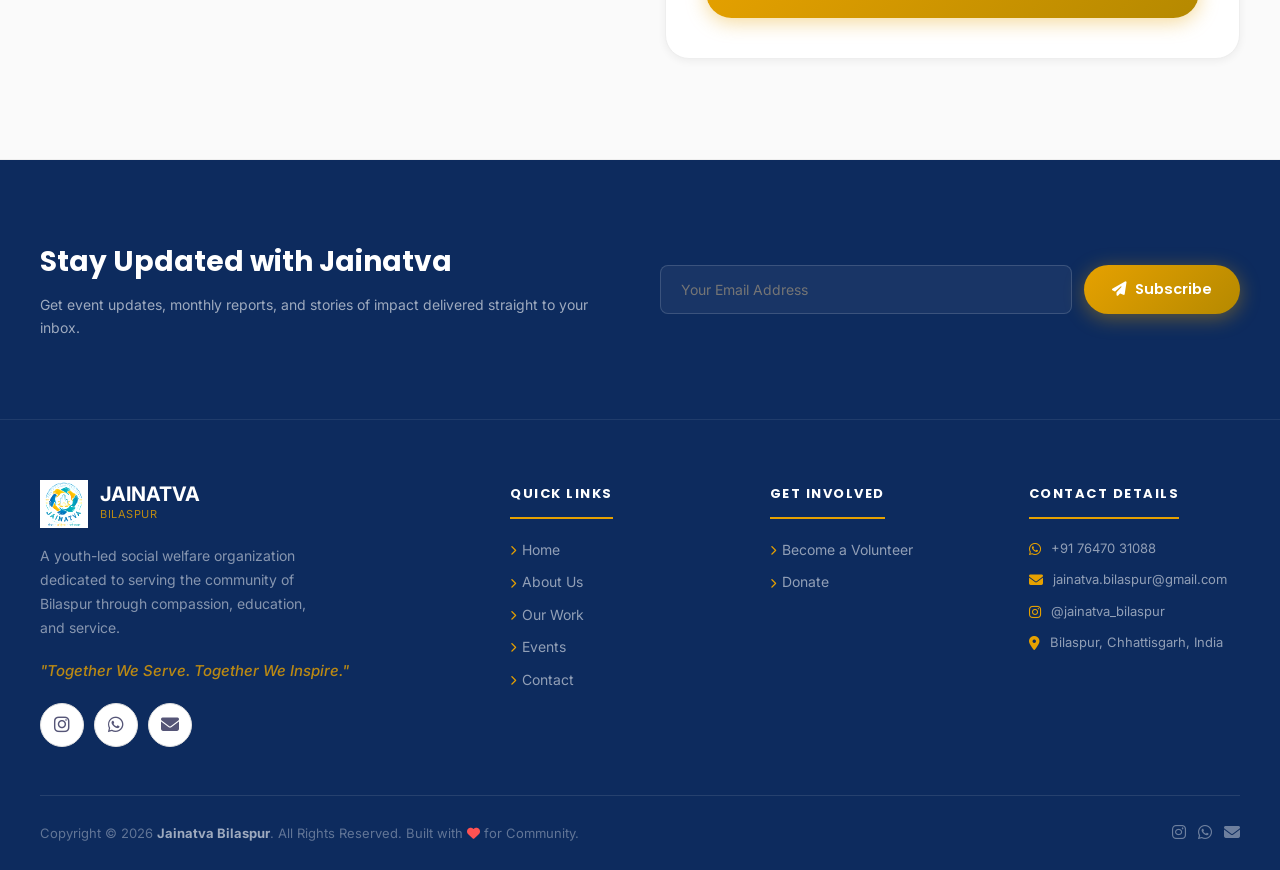
==== commit 22b4647e: "Replace featured events section with Our Volunteers section on home page" ====
--- a/index.html
+++ b/index.html
@@ -133,43 +133,60 @@
     </div>
   </section>
 
-  <!-- FEATURED EVENTS SECTION -->
-  <section id="featured-events" style="padding: 100px 0; background: var(--white);" aria-labelledby="featured-events-title">
+  <!-- OUR VOLUNTEERS SECTION -->
+  <section id="our-volunteers" style="padding: 100px 0; background: var(--white);" aria-labelledby="volunteers-title">
     <div class="container">
       <div class="text-center" style="max-width: 700px; margin: 0 auto 60px auto;">
-        <span class="section-badge" style="color: var(--saffron); text-transform: uppercase; font-size: 13px; font-weight: 600; letter-spacing: 1px; display: inline-block; margin-bottom: 12px;">Active Campaigns</span>
-        <h2 id="featured-events-title" class="section-title" style="font-size: 36px; font-weight: 800; margin-bottom: 20px;">Upcoming Events</h2>
-        <p style="color: var(--text-secondary);">Participate in our upcoming welfare activities and join the movement.</p>
-      </div>
-
-      <div class="grid grid-2" style="gap: 30px;">
-        <!-- Event Card 1 -->
-        <div class="service-card reveal" style="padding: 30px; border-radius: var(--radius-md); background: var(--off-white); border: 1px solid var(--gray-100); display: flex; flex-direction: column;">
-          <div style="display: flex; gap: 10px; align-items: center; margin-bottom: 15px;">
-            <span style="background: var(--saffron-light); color: var(--saffron-dark); font-size: 11px; font-weight: 700; padding: 4px 10px; border-radius: 20px;"><i class="far fa-calendar-alt"></i> July 12, 2026</span>
-            <span style="background: var(--navy-light); color: var(--navy); font-size: 11px; font-weight: 700; padding: 4px 10px; border-radius: 20px;"><i class="fas fa-map-marker-alt"></i> Bilaspur Facility</span>
-          </div>
-          <h3 style="font-size: 19px; font-weight: 700; margin-bottom: 10px; color: var(--text-primary);">Elder Care Companionship &amp; Health Session</h3>
-          <p style="font-size: 14px; color: var(--text-secondary); line-height: 1.6; margin-bottom: 15px;">Spend quality hours playing board games, listening to life stories, and sharing nutrition meals with facility grandparents.</p>
-          <a href="#volunteer" style="color: var(--navy); text-decoration: none; font-size: 13.5px; font-weight: 600; display: inline-flex; align-items: center; gap: 6px; margin-top: auto;">Register to Join <i class="fas fa-arrow-right"></i></a>
-        </div>
-
-        <!-- Event Card 2 -->
-        <div class="service-card reveal" style="padding: 30px; border-radius: var(--radius-md); background: var(--off-white); border: 1px solid var(--gray-100); display: flex; flex-direction: column;">
-          <div style="display: flex; gap: 10px; align-items: center; margin-bottom: 15px;">
-            <span style="background: var(--saffron-light); color: var(--saffron-dark); font-size: 11px; font-weight: 700; padding: 4px 10px; border-radius: 20px;"><i class="far fa-calendar-alt"></i> July 26, 2026</span>
-            <span style="background: var(--navy-light); color: var(--navy); font-size: 11px; font-weight: 700; padding: 4px 10px; border-radius: 20px;"><i class="fas fa-map-marker-alt"></i> Koni District</span>
-          </div>
-          <h3 style="font-size: 19px; font-weight: 700; margin-bottom: 10px; color: var(--text-primary);">Monsoon Tree Plantation Campaign</h3>
-          <p style="font-size: 14px; color: var(--text-secondary); line-height: 1.6; margin-bottom: 15px;">Help plant 200+ native saplings (Neem, Peepal, Karanj) and protective guards around local roads and school areas.</p>
-          <a href="events.html" style="color: var(--navy); text-decoration: none; font-size: 13.5px; font-weight: 600; display: inline-flex; align-items: center; gap: 6px; margin-top: auto;">View All Events <i class="fas fa-arrow-right"></i></a>
-        </div>
-      </div>
-
-      <div class="text-center" style="margin-top: 50px;">
-        <a href="events.html" class="btn btn-outline" style="border-color: var(--navy); color: var(--navy);">
-          <i class="far fa-calendar-alt" aria-hidden="true"></i> View All Events
-        </a>
+        <span class="section-badge" style="color: var(--saffron); text-transform: uppercase; font-size: 13px; font-weight: 600; letter-spacing: 1px; display: inline-block; margin-bottom: 12px;">Voices of Our Team</span>
+        <h2 id="volunteers-title" class="section-title" style="font-size: 36px; font-weight: 800; margin-bottom: 20px;">Our Volunteers</h2>
+        <p style="color: var(--text-secondary);">Hear from the passionate youth and professionals driving our initiatives forward.</p>
+      </div>
+
+      <div class="grid grid-3" style="gap: 30px;">
+        <!-- Volunteer 1 -->
+        <div class="testimonial-card reveal">
+          <div class="testimonial-quote">“</div>
+          <p class="testimonial-text">
+            Jainatva gave me a purpose beyond my studies. Every Sunday drive reminds me why compassion matters. I have grown more as a person in one year here than in my entire life before.
+          </p>
+          <div class="testimonial-author">
+            <div class="author-avatar aa-saffron">PS</div>
+            <div>
+              <div class="author-name">Priya Sharma</div>
+              <div class="author-role">B.Tech Student, Bilaspur</div>
+            </div>
+          </div>
+        </div>
+
+        <!-- Volunteer 2 -->
+        <div class="testimonial-card reveal">
+          <div class="testimonial-quote">“</div>
+          <p class="testimonial-text">
+            As a doctor, I joined to support their medical camps. What I found was an organization that truly embodies Jain values — systematic, transparent, and driven purely by service. Proud to be associated.
+          </p>
+          <div class="testimonial-author">
+            <div class="author-avatar aa-navy">DJ</div>
+            <div>
+              <div class="author-name">Dr. Divya Jain</div>
+              <div class="author-role">Volunteer Physician, Bilaspur</div>
+            </div>
+          </div>
+        </div>
+
+        <!-- Volunteer 3 -->
+        <div class="testimonial-card reveal">
+          <div class="testimonial-quote">“</div>
+          <p class="testimonial-text">
+            Balancing corporate work and social service was hard until I joined Jainatva. Their weekend drives are planned so systematically. It is incredibly rewarding to give back to my city.
+          </p>
+          <div class="testimonial-author">
+            <div class="author-avatar aa-green">AP</div>
+            <div>
+              <div class="author-name">Amit Patel</div>
+              <div class="author-role">Working Professional, Bilaspur</div>
+            </div>
+          </div>
+        </div>
       </div>
     </div>
   </section>
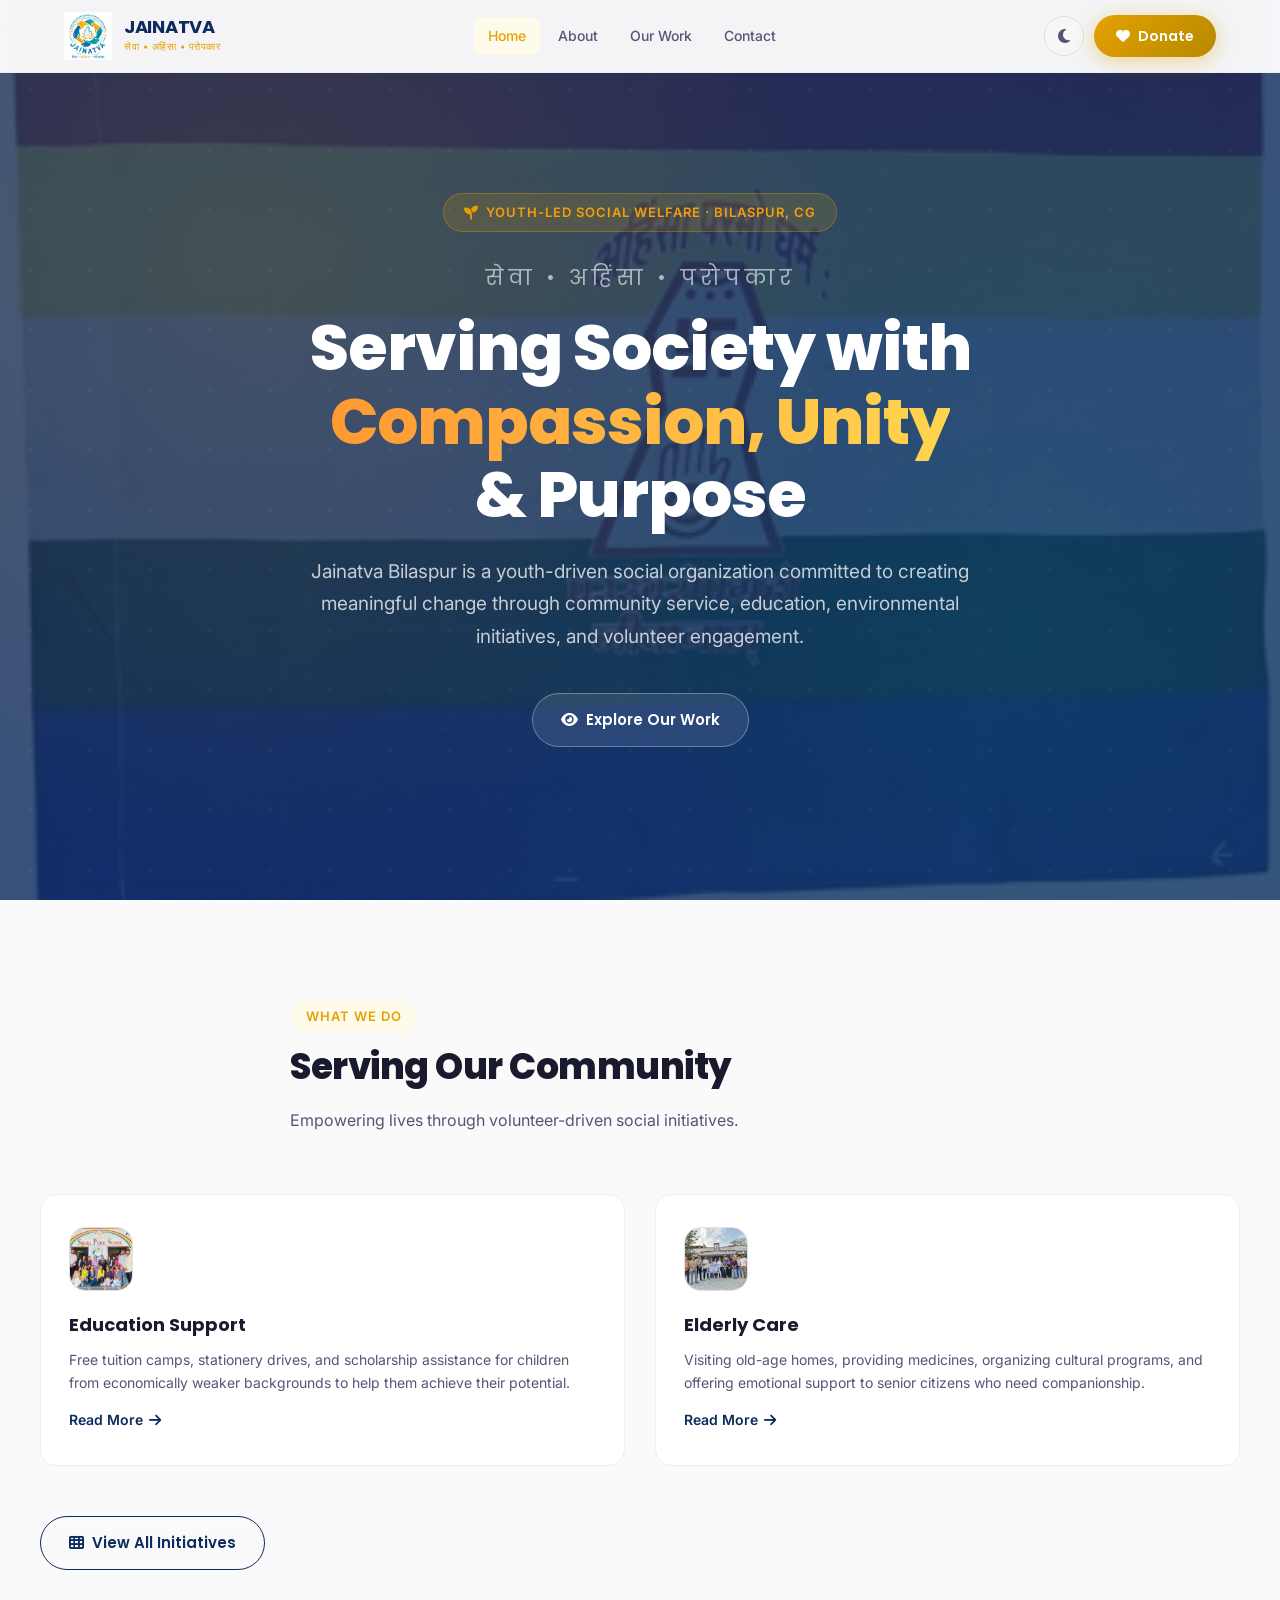
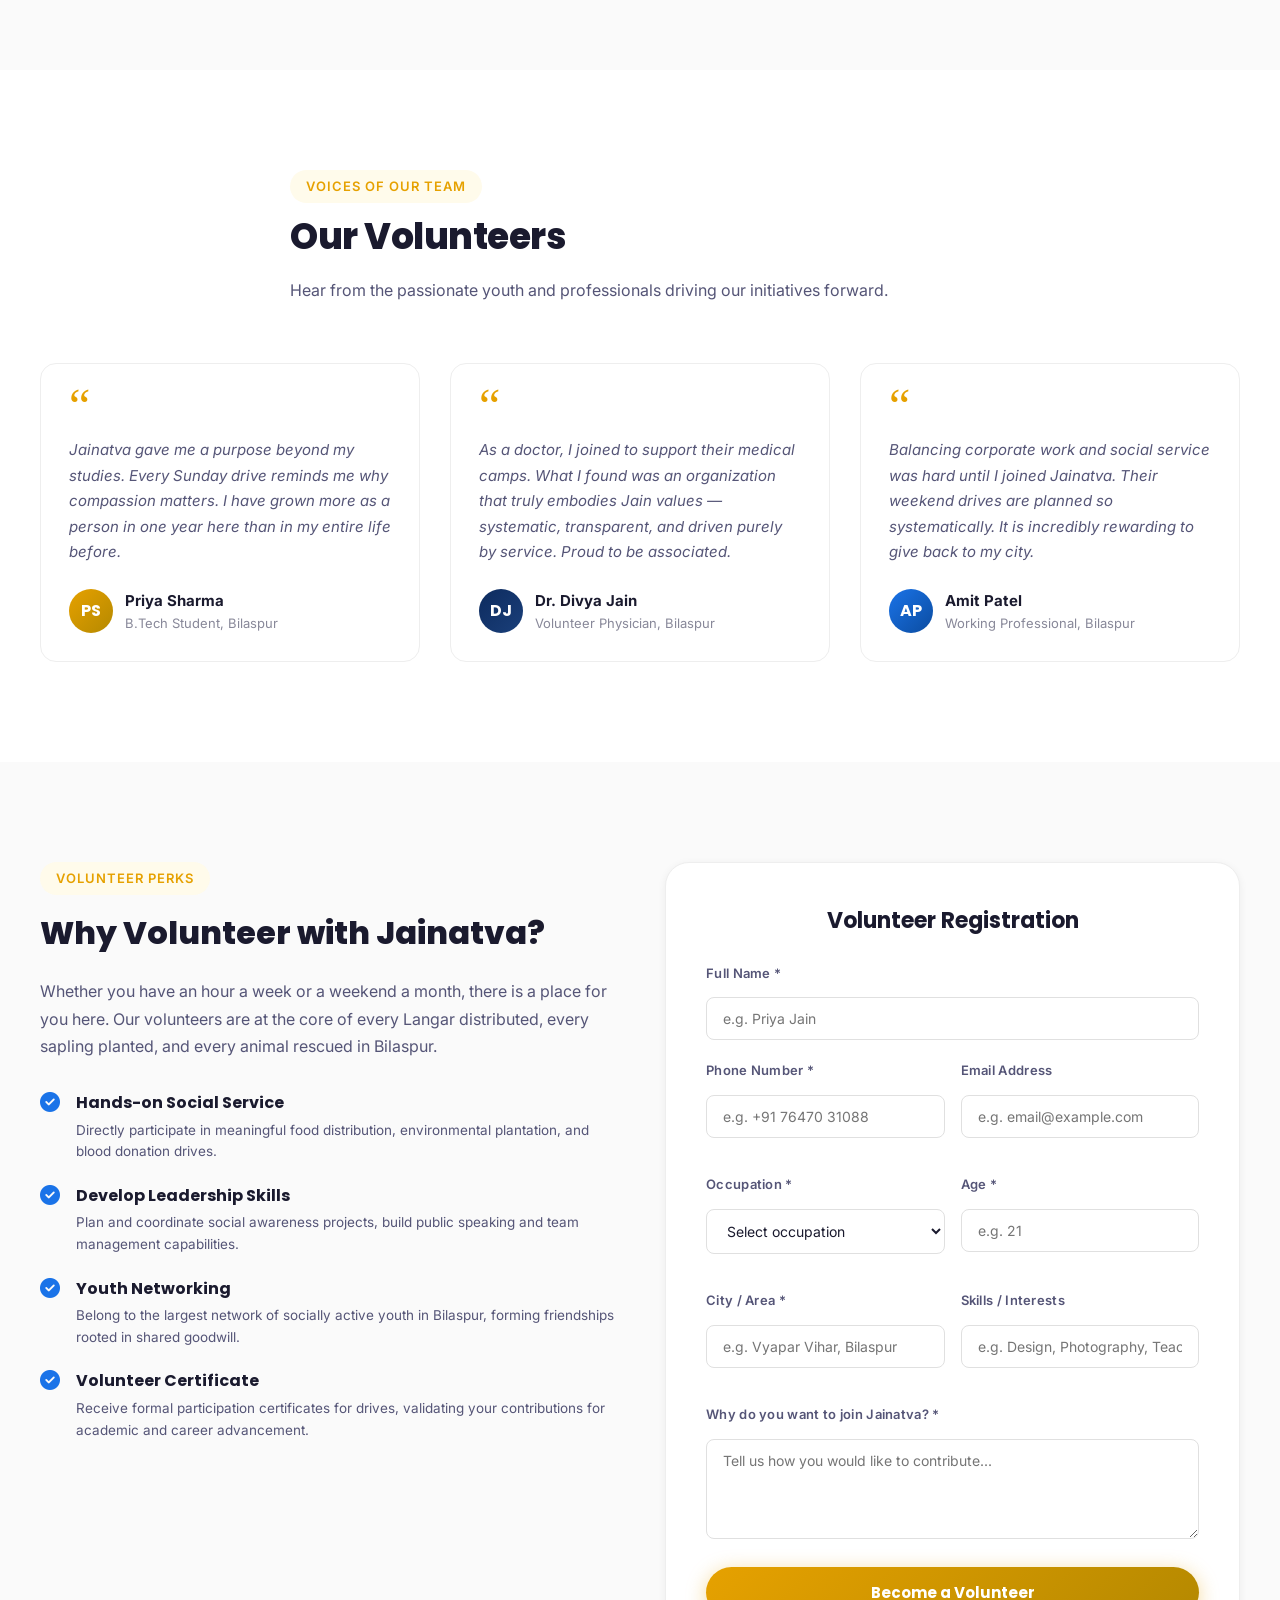
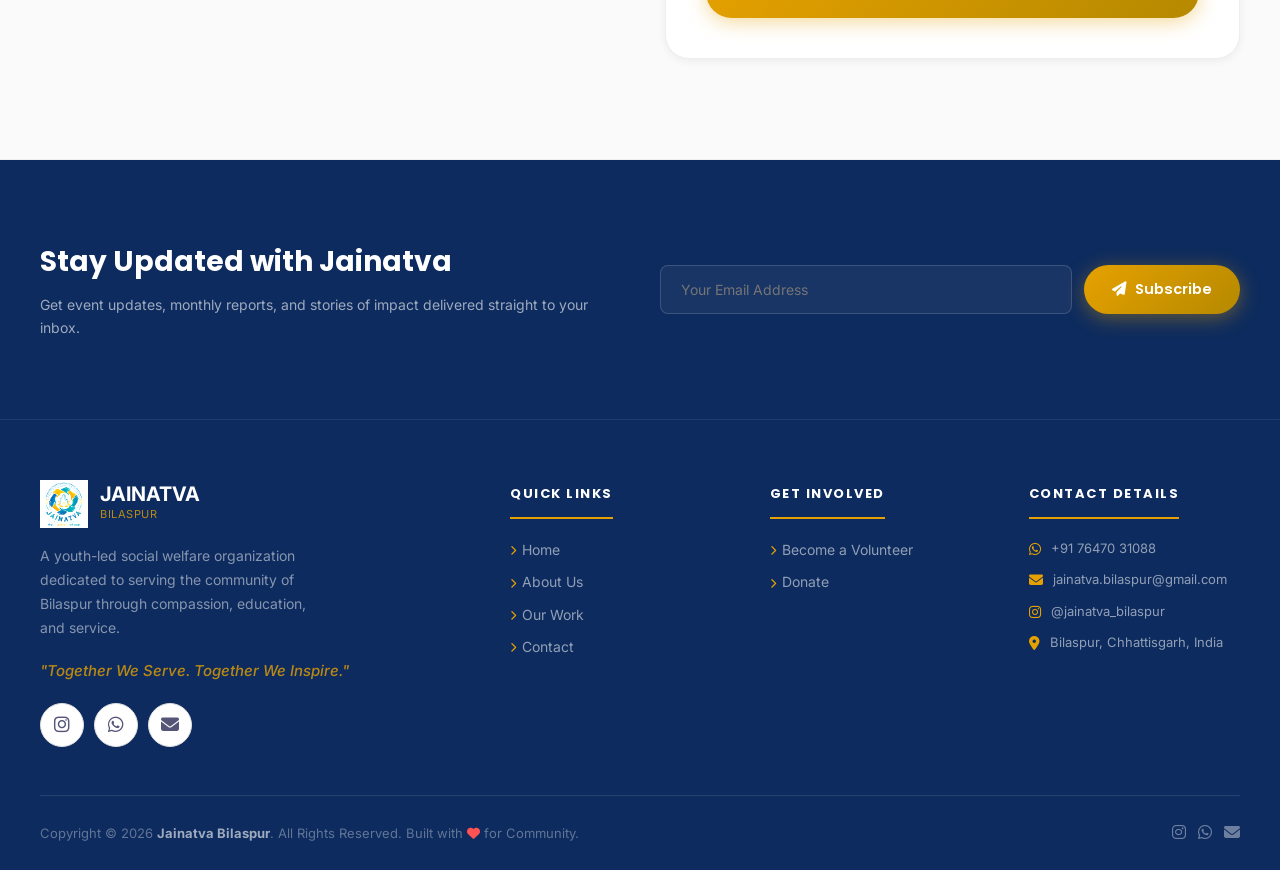
==== commit 224d66a3: "Remove all references to Events section/page, delete events.html" ====
--- a/index.html
+++ b/index.html
@@ -39,7 +39,6 @@
         <li><a href="index.html" class="active">Home</a></li>
         <li><a href="about.html">About</a></li>
         <li><a href="work.html">Our Work</a></li>
-        <li><a href="events.html">Events</a></li>
         <li><a href="contact.html">Contact</a></li>
       </ul>
 
@@ -62,7 +61,6 @@
     <a href="index.html" class="active">Home</a>
     <a href="about.html">About Us</a>
     <a href="work.html">Our Work</a>
-    <a href="events.html">Events</a>
     <a href="contact.html">Contact</a>
     <a href="contact.html#donate" style="color: var(--saffron); font-weight: bold;"><i class="fas fa-heart"></i> Donate</a>
   </nav>
@@ -358,7 +356,6 @@
             <li><a href="index.html"><i class="fas fa-chevron-right" aria-hidden="true"></i> Home</a></li>
             <li><a href="about.html"><i class="fas fa-chevron-right" aria-hidden="true"></i> About Us</a></li>
             <li><a href="work.html"><i class="fas fa-chevron-right" aria-hidden="true"></i> Our Work</a></li>
-            <li><a href="events.html"><i class="fas fa-chevron-right" aria-hidden="true"></i> Events</a></li>
             <li><a href="contact.html"><i class="fas fa-chevron-right" aria-hidden="true"></i> Contact</a></li>
           </ul>
         </div>
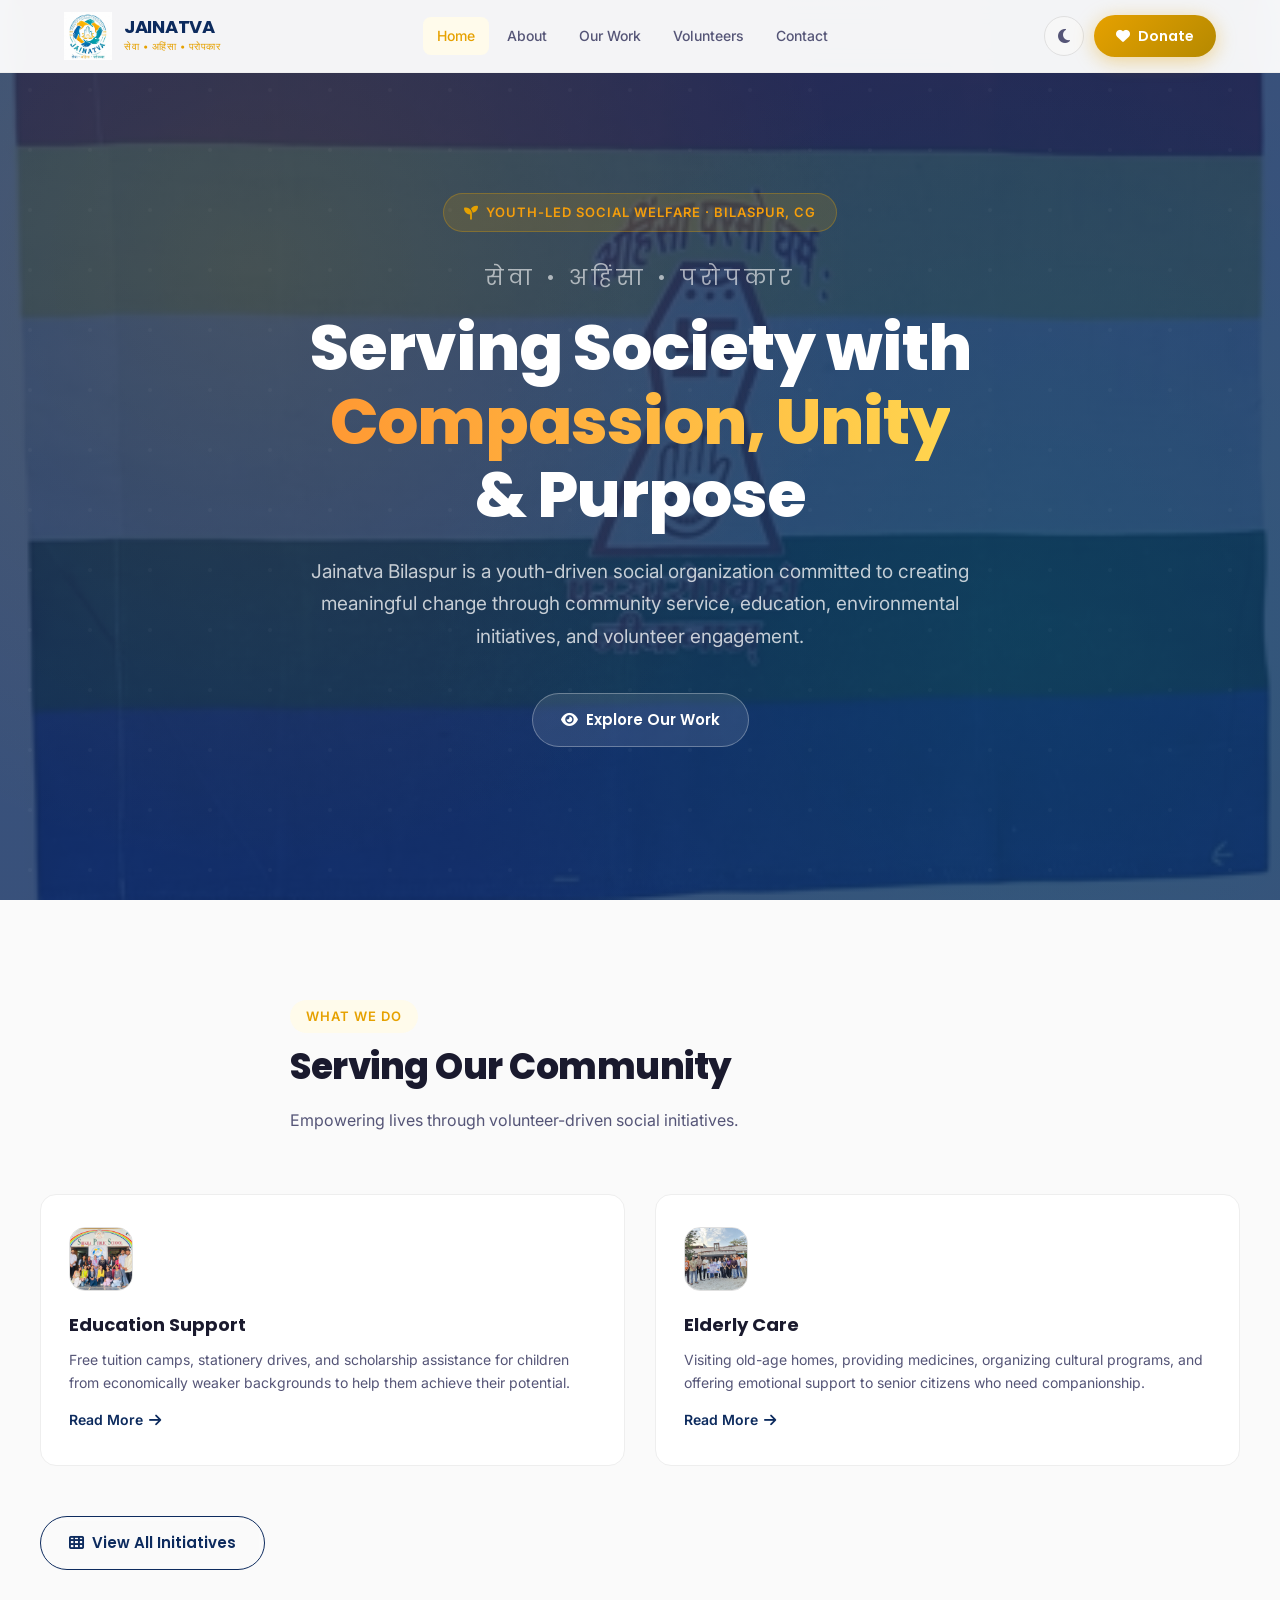
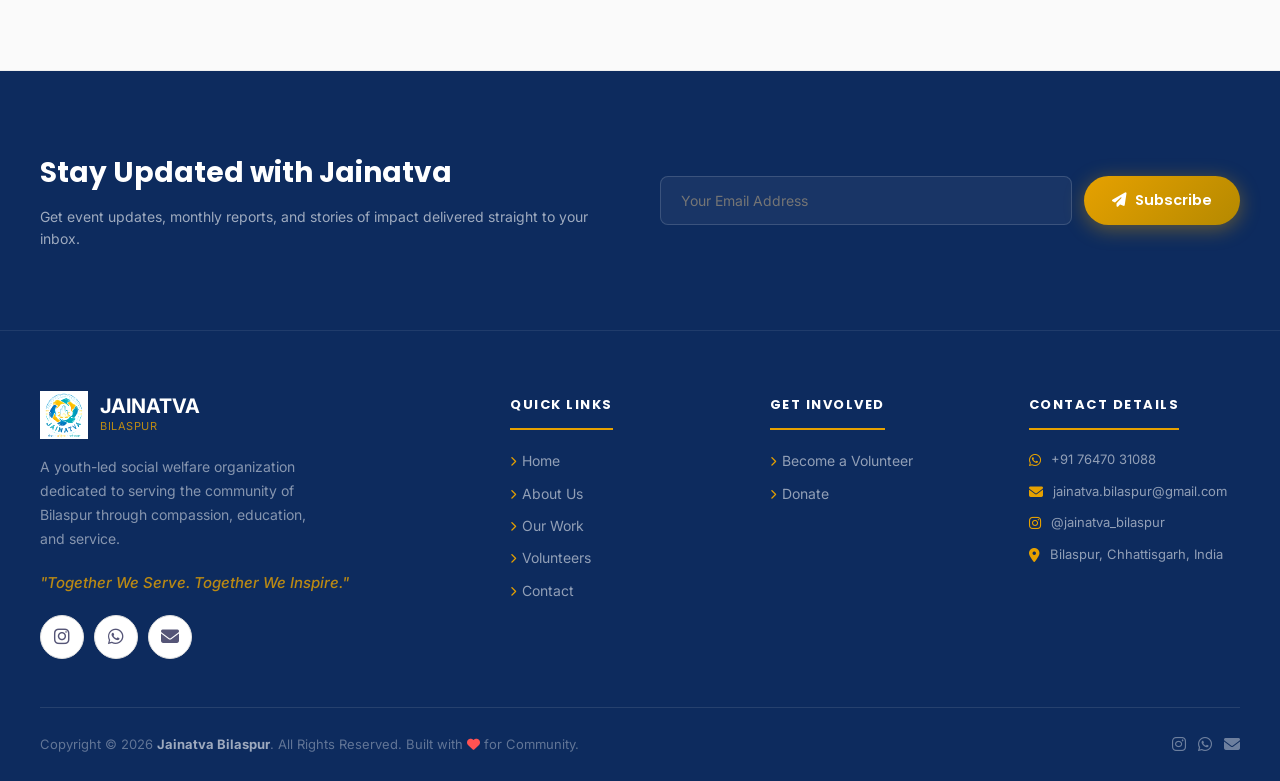
==== commit b2c9bd15: "Full website update - volunteers page, photos, homepage cleanup" ====
--- a/index.html
+++ b/index.html
@@ -39,6 +39,7 @@
         <li><a href="index.html" class="active">Home</a></li>
         <li><a href="about.html">About</a></li>
         <li><a href="work.html">Our Work</a></li>
+        <li><a href="volunteers.html">Volunteers</a></li>
         <li><a href="contact.html">Contact</a></li>
       </ul>
 
@@ -61,6 +62,7 @@
     <a href="index.html" class="active">Home</a>
     <a href="about.html">About Us</a>
     <a href="work.html">Our Work</a>
+    <a href="volunteers.html">Volunteers</a>
     <a href="contact.html">Contact</a>
     <a href="contact.html#donate" style="color: var(--saffron); font-weight: bold;"><i class="fas fa-heart"></i> Donate</a>
   </nav>
@@ -131,183 +133,6 @@
     </div>
   </section>
 
-  <!-- OUR VOLUNTEERS SECTION -->
-  <section id="our-volunteers" style="padding: 100px 0; background: var(--white);" aria-labelledby="volunteers-title">
-    <div class="container">
-      <div class="text-center" style="max-width: 700px; margin: 0 auto 60px auto;">
-        <span class="section-badge" style="color: var(--saffron); text-transform: uppercase; font-size: 13px; font-weight: 600; letter-spacing: 1px; display: inline-block; margin-bottom: 12px;">Voices of Our Team</span>
-        <h2 id="volunteers-title" class="section-title" style="font-size: 36px; font-weight: 800; margin-bottom: 20px;">Our Volunteers</h2>
-        <p style="color: var(--text-secondary);">Hear from the passionate youth and professionals driving our initiatives forward.</p>
-      </div>
-
-      <div class="grid grid-3" style="gap: 30px;">
-        <!-- Volunteer 1 -->
-        <div class="testimonial-card reveal">
-          <div class="testimonial-quote">“</div>
-          <p class="testimonial-text">
-            Jainatva gave me a purpose beyond my studies. Every Sunday drive reminds me why compassion matters. I have grown more as a person in one year here than in my entire life before.
-          </p>
-          <div class="testimonial-author">
-            <div class="author-avatar aa-saffron">PS</div>
-            <div>
-              <div class="author-name">Priya Sharma</div>
-              <div class="author-role">B.Tech Student, Bilaspur</div>
-            </div>
-          </div>
-        </div>
-
-        <!-- Volunteer 2 -->
-        <div class="testimonial-card reveal">
-          <div class="testimonial-quote">“</div>
-          <p class="testimonial-text">
-            As a doctor, I joined to support their medical camps. What I found was an organization that truly embodies Jain values — systematic, transparent, and driven purely by service. Proud to be associated.
-          </p>
-          <div class="testimonial-author">
-            <div class="author-avatar aa-navy">DJ</div>
-            <div>
-              <div class="author-name">Dr. Divya Jain</div>
-              <div class="author-role">Volunteer Physician, Bilaspur</div>
-            </div>
-          </div>
-        </div>
-
-        <!-- Volunteer 3 -->
-        <div class="testimonial-card reveal">
-          <div class="testimonial-quote">“</div>
-          <p class="testimonial-text">
-            Balancing corporate work and social service was hard until I joined Jainatva. Their weekend drives are planned so systematically. It is incredibly rewarding to give back to my city.
-          </p>
-          <div class="testimonial-author">
-            <div class="author-avatar aa-green">AP</div>
-            <div>
-              <div class="author-name">Amit Patel</div>
-              <div class="author-role">Working Professional, Bilaspur</div>
-            </div>
-          </div>
-        </div>
-      </div>
-    </div>
-  </section>
-
-  <!-- VOLUNTEER SECTION -->
-  <section id="volunteer" style="padding: 100px 0; background: var(--off-white);" aria-labelledby="volunteer-title">
-    <div class="container">
-      <div class="grid grid-2" style="gap: 50px; align-items: flex-start;">
-        <!-- Left Column: Benefits & Intro -->
-        <div class="reveal">
-          <span class="section-badge" style="color: var(--saffron); text-transform: uppercase; font-size: 13px; font-weight: 600; letter-spacing: 1px; display: inline-block; margin-bottom: 12px;">Volunteer Perks</span>
-          <h2 id="volunteer-title" style="font-size: 32px; font-weight: 800; color: var(--text-primary); margin-bottom: 20px;">Why Volunteer with Jainatva?</h2>
-          <p style="color: var(--text-secondary); margin-bottom: 30px; line-height: 1.7;">
-            Whether you have an hour a week or a weekend a month, there is a place for you here. Our volunteers are at the core of every Langar distributed, every sapling planted, and every animal rescued in Bilaspur.
-          </p>
-
-          <!-- Benefit List Items -->
-          <div class="grid grid-1" style="gap: 20px;">
-            <div style="display: flex; gap: 16px; align-items: flex-start;">
-              <i class="fas fa-check-circle" style="color: var(--green); font-size: 20px; margin-top: 2px;"></i>
-              <div>
-                <h4 style="font-size: 16px; font-weight: 700; color: var(--text-primary); margin-bottom: 4px;">Hands-on Social Service</h4>
-                <p style="font-size: 13.5px; color: var(--text-secondary);">Directly participate in meaningful food distribution, environmental plantation, and blood donation drives.</p>
-              </div>
-            </div>
-
-            <div style="display: flex; gap: 16px; align-items: flex-start;">
-              <i class="fas fa-check-circle" style="color: var(--green); font-size: 20px; margin-top: 2px;"></i>
-              <div>
-                <h4 style="font-size: 16px; font-weight: 700; color: var(--text-primary); margin-bottom: 4px;">Develop Leadership Skills</h4>
-                <p style="font-size: 13.5px; color: var(--text-secondary);">Plan and coordinate social awareness projects, build public speaking and team management capabilities.</p>
-              </div>
-            </div>
-
-            <div style="display: flex; gap: 16px; align-items: flex-start;">
-              <i class="fas fa-check-circle" style="color: var(--green); font-size: 20px; margin-top: 2px;"></i>
-              <div>
-                <h4 style="font-size: 16px; font-weight: 700; color: var(--text-primary); margin-bottom: 4px;">Youth Networking</h4>
-                <p style="font-size: 13.5px; color: var(--text-secondary);">Belong to the largest network of socially active youth in Bilaspur, forming friendships rooted in shared goodwill.</p>
-              </div>
-            </div>
-
-            <div style="display: flex; gap: 16px; align-items: flex-start;">
-              <i class="fas fa-check-circle" style="color: var(--green); font-size: 20px; margin-top: 2px;"></i>
-              <div>
-                <h4 style="font-size: 16px; font-weight: 700; color: var(--text-primary); margin-bottom: 4px;">Volunteer Certificate</h4>
-                <p style="font-size: 13.5px; color: var(--text-secondary);">Receive formal participation certificates for drives, validating your contributions for academic and career advancement.</p>
-              </div>
-            </div>
-          </div>
-        </div>
-
-        <!-- Right Column: Registration Form Card -->
-        <div class="reveal">
-          <div class="form-card" style="background: var(--white); border: 1px solid var(--gray-100); border-radius: var(--radius-lg); padding: 40px; box-shadow: var(--shadow-sm);">
-            <h3 class="form-title" style="font-size: 22px; font-weight: 700; color: var(--text-primary); margin-bottom: 24px; text-align: center;">Volunteer Registration</h3>
-            
-            <form id="volunteer-form" onsubmit="handleFormSubmit(event)">
-              <div class="form-group" style="margin-bottom: 20px;">
-                <label for="full-name" style="display: block; font-size: 13px; font-weight: 600; color: var(--text-secondary); margin-bottom: 8px;">Full Name *</label>
-                <input type="text" id="full-name" required placeholder="e.g. Priya Jain" style="width: 100%; padding: 12px 16px; border-radius: var(--radius-sm); border: 1px solid var(--gray-200); font-family: inherit; font-size: 14px; outline: none; background: var(--white); color: var(--text-primary); transition: var(--transition);" />
-              </div>
-
-              <div class="form-row" style="margin-bottom: 20px;">
-                <div class="form-group">
-                  <label for="phone" style="display: block; font-size: 13px; font-weight: 600; color: var(--text-secondary); margin-bottom: 8px;">Phone Number *</label>
-                  <input type="tel" id="phone" required placeholder="e.g. +91 76470 31088" style="width: 100%; padding: 12px 16px; border-radius: var(--radius-sm); border: 1px solid var(--gray-200); font-family: inherit; font-size: 14px; outline: none; background: var(--white); color: var(--text-primary); transition: var(--transition);" />
-                </div>
-                <div class="form-group">
-                  <label for="email" style="display: block; font-size: 13px; font-weight: 600; color: var(--text-secondary); margin-bottom: 8px;">Email Address</label>
-                  <input type="email" id="email" placeholder="e.g. email@example.com" style="width: 100%; padding: 12px 16px; border-radius: var(--radius-sm); border: 1px solid var(--gray-200); font-family: inherit; font-size: 14px; outline: none; background: var(--white); color: var(--text-primary); transition: var(--transition);" />
-                </div>
-              </div>
-
-              <div class="form-row" style="margin-bottom: 20px;">
-                <div class="form-group">
-                  <label for="occupation" style="display: block; font-size: 13px; font-weight: 600; color: var(--text-secondary); margin-bottom: 8px;">Occupation *</label>
-                  <select id="occupation" required style="width: 100%; padding: 12px 16px; border-radius: var(--radius-sm); border: 1px solid var(--gray-200); font-family: inherit; font-size: 14px; outline: none; background: var(--white); color: var(--text-primary); transition: var(--transition); cursor: pointer;">
-                    <option value="" disabled selected>Select occupation</option>
-                    <option value="student">Student</option>
-                    <option value="professional">Working Professional</option>
-                    <option value="business">Business Owner</option>
-                    <option value="homemaker">Homemaker</option>
-                    <option value="other">Other</option>
-                  </select>
-                </div>
-                <div class="form-group">
-                  <label for="age" style="display: block; font-size: 13px; font-weight: 600; color: var(--text-secondary); margin-bottom: 8px;">Age *</label>
-                  <input type="number" id="age" required min="12" max="80" placeholder="e.g. 21" style="width: 100%; padding: 12px 16px; border-radius: var(--radius-sm); border: 1px solid var(--gray-200); font-family: inherit; font-size: 14px; outline: none; background: var(--white); color: var(--text-primary); transition: var(--transition);" />
-                </div>
-              </div>
-
-              <div class="form-row" style="margin-bottom: 20px;">
-                <div class="form-group">
-                  <label for="city" style="display: block; font-size: 13px; font-weight: 600; color: var(--text-secondary); margin-bottom: 8px;">City / Area *</label>
-                  <input type="text" id="city" required placeholder="e.g. Vyapar Vihar, Bilaspur" style="width: 100%; padding: 12px 16px; border-radius: var(--radius-sm); border: 1px solid var(--gray-200); font-family: inherit; font-size: 14px; outline: none; background: var(--white); color: var(--text-primary); transition: var(--transition);" />
-                </div>
-                <div class="form-group">
-                  <label for="skills" style="display: block; font-size: 13px; font-weight: 600; color: var(--text-secondary); margin-bottom: 8px;">Skills / Interests</label>
-                  <input type="text" id="skills" placeholder="e.g. Design, Photography, Teaching" style="width: 100%; padding: 12px 16px; border-radius: var(--radius-sm); border: 1px solid var(--gray-200); font-family: inherit; font-size: 14px; outline: none; background: var(--white); color: var(--text-primary); transition: var(--transition);" />
-                </div>
-              </div>
-
-              <div class="form-group" style="margin-bottom: 28px;">
-                <label for="why-join" style="display: block; font-size: 13px; font-weight: 600; color: var(--text-secondary); margin-bottom: 8px;">Why do you want to join Jainatva? *</label>
-                <textarea id="why-join" required placeholder="Tell us how you would like to contribute..." style="width: 100%; padding: 12px 16px; border-radius: var(--radius-sm); border: 1px solid var(--gray-200); font-family: inherit; font-size: 14px; outline: none; background: var(--white); color: var(--text-primary); transition: var(--transition); resize: vertical; min-height: 100px;"></textarea>
-              </div>
-
-              <button type="submit" class="form-submit btn btn-primary" style="width: 100%; justify-content: center; padding: 14px 20px; font-size: 15px;">Become a Volunteer</button>
-            </form>
-
-            <!-- Success message -->
-            <div id="form-success" class="form-success" style="display: none; text-align: center; padding: 20px 0;">
-              <i class="fas fa-check-circle" style="font-size: 48px; color: var(--green); margin-bottom: 16px;"></i>
-              <h3 style="font-size: 22px; font-weight: 700; color: var(--text-primary); margin-bottom: 10px;">Welcome to Jainatva!</h3>
-              <p style="font-size: 14.5px; color: var(--text-secondary); line-height: 1.6;">Your registration has been successfully received. Our core volunteer team will reach out to you within 48 hours to onboard you. Welcome to the family! 🙏</p>
-            </div>
-          </div>
-        </div>
-      </div>
-    </div>
-  </section>
-
 
 
 
@@ -356,6 +181,7 @@
             <li><a href="index.html"><i class="fas fa-chevron-right" aria-hidden="true"></i> Home</a></li>
             <li><a href="about.html"><i class="fas fa-chevron-right" aria-hidden="true"></i> About Us</a></li>
             <li><a href="work.html"><i class="fas fa-chevron-right" aria-hidden="true"></i> Our Work</a></li>
+            <li><a href="volunteers.html"><i class="fas fa-chevron-right" aria-hidden="true"></i> Volunteers</a></li>
             <li><a href="contact.html"><i class="fas fa-chevron-right" aria-hidden="true"></i> Contact</a></li>
           </ul>
         </div>
@@ -363,7 +189,7 @@
         <div class="footer-col">
           <h4>Get Involved</h4>
           <ul class="footer-links">
-            <li><a href="index.html#volunteer"><i class="fas fa-chevron-right" aria-hidden="true"></i> Become a Volunteer</a></li>
+            <li><a href="volunteers.html#volunteer-form-section"><i class="fas fa-chevron-right" aria-hidden="true"></i> Become a Volunteer</a></li>
             <li><a href="contact.html#donate"><i class="fas fa-chevron-right" aria-hidden="true"></i> Donate</a></li>
           </ul>
         </div>
